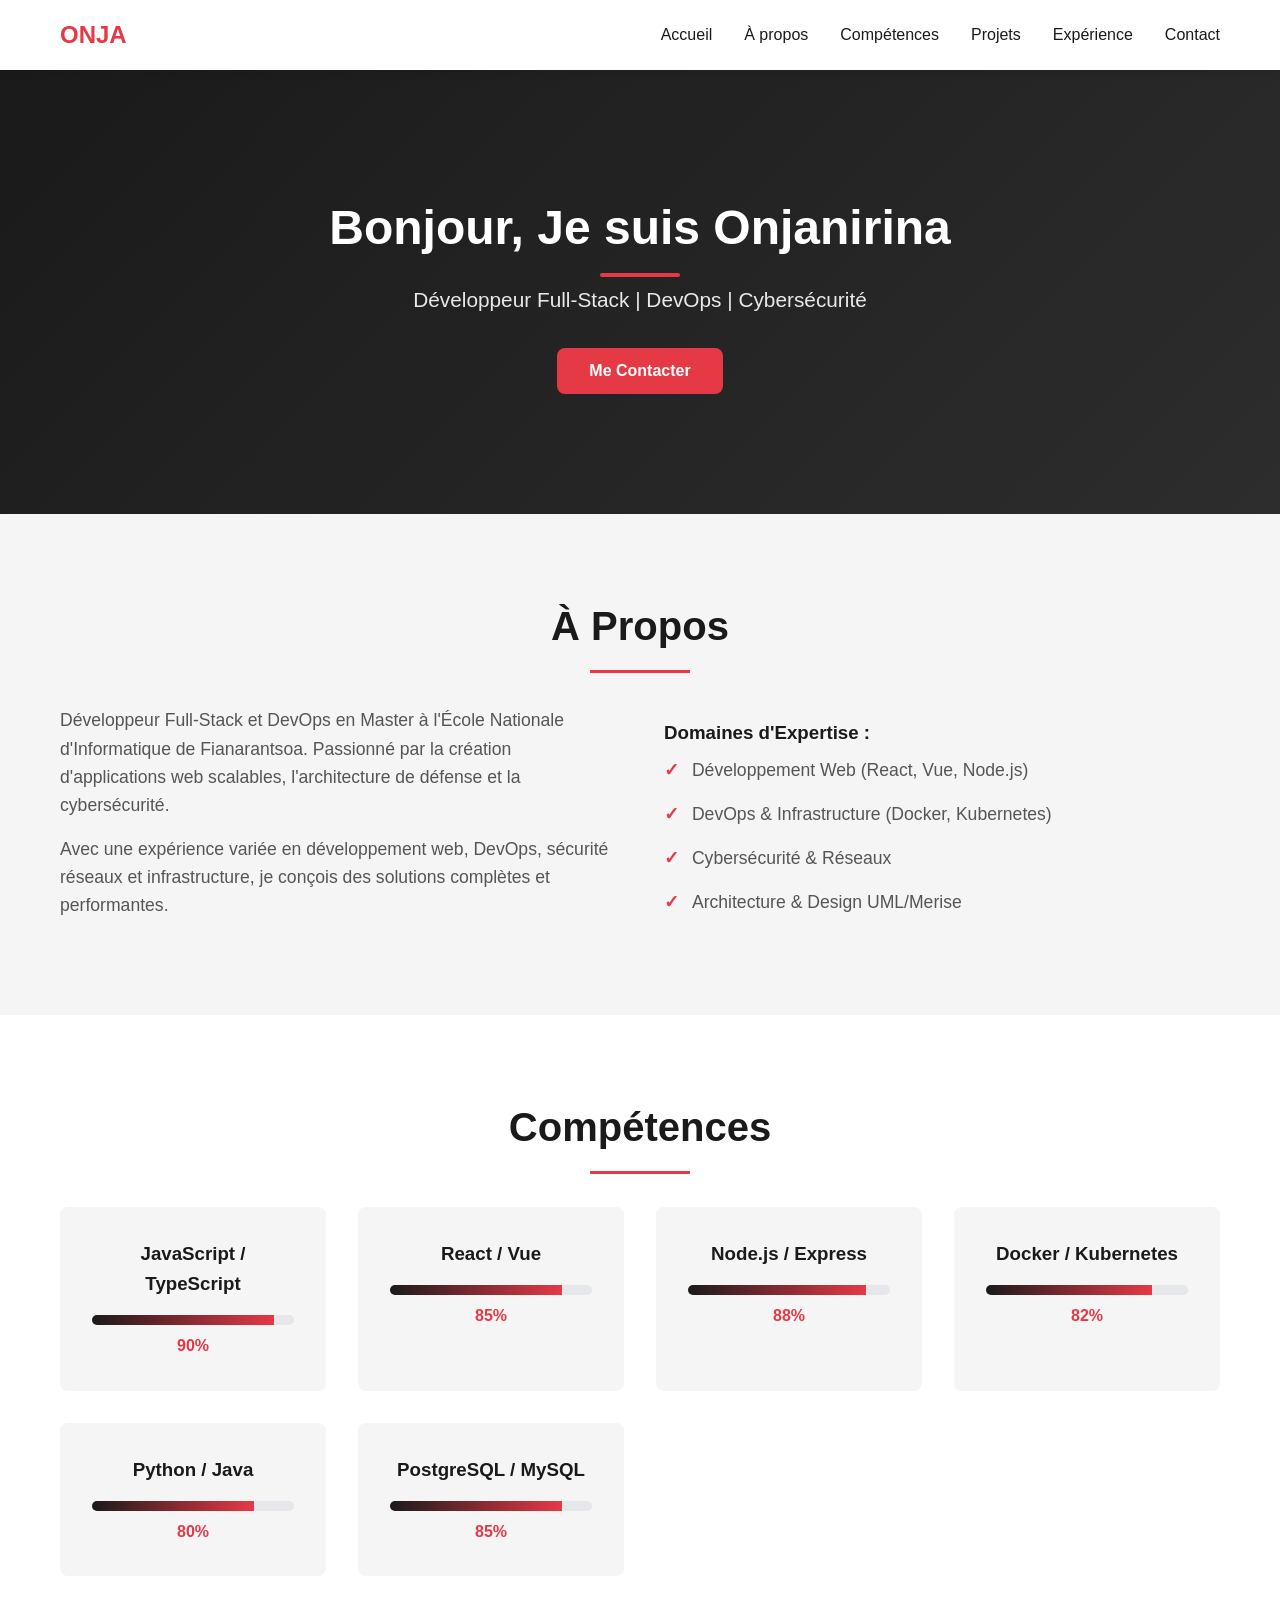
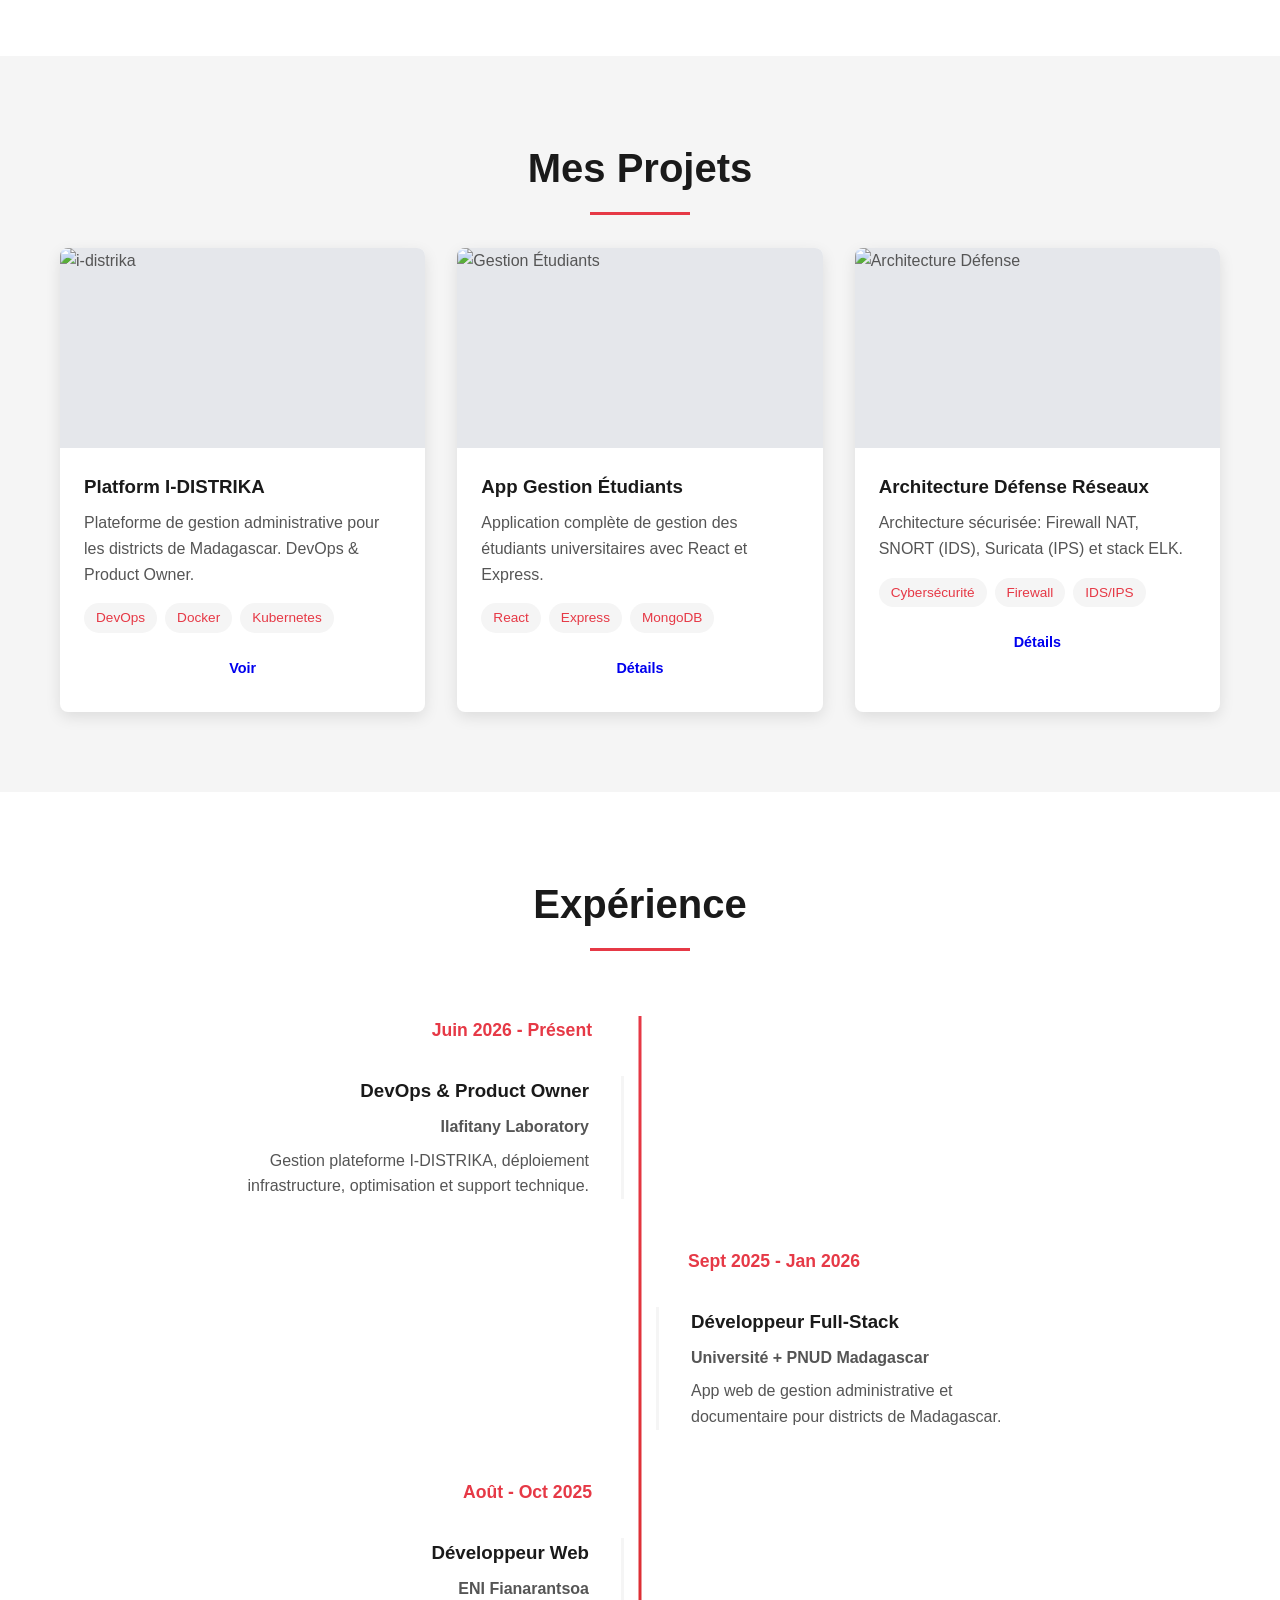
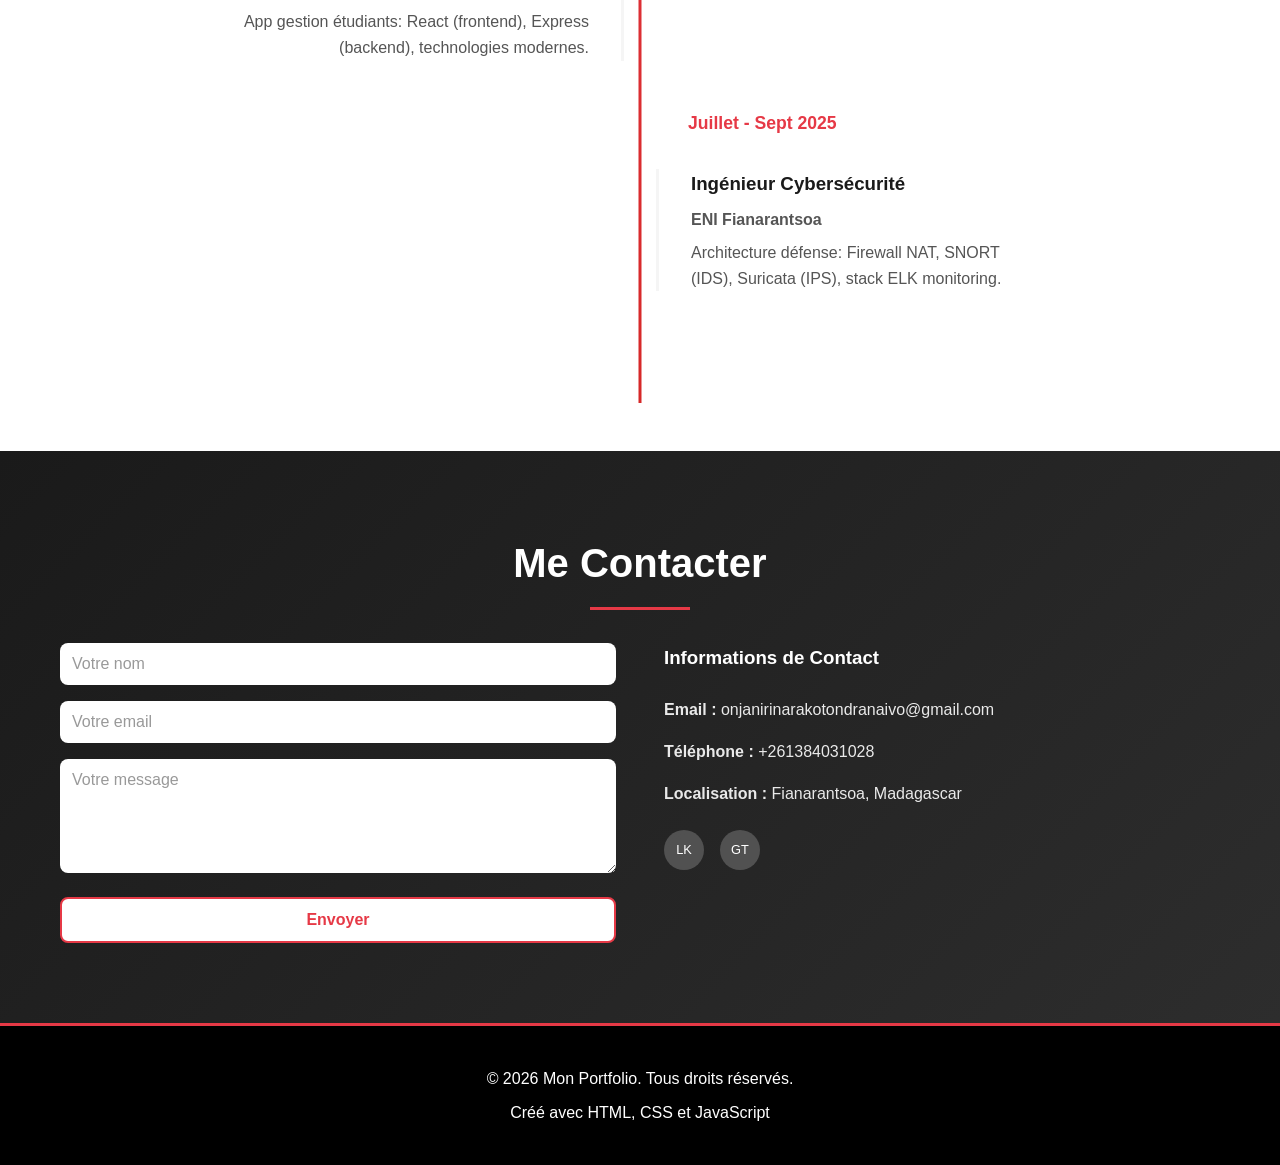
==== index.html @ 96746a1a "rename" ====
<!DOCTYPE html>
<html lang="fr">
<head>
    <meta charset="UTF-8">
    <meta name="viewport" content="width=device-width, initial-scale=1.0">
    <title>Mon Portfolio</title>
    <link rel="stylesheet" href="style.css">
</head>
<body>
    <!-- NAVIGATION -->
    <nav class="navbar">
        <div class="container">
            <div class="nav-wrapper">
                <div class="logo">ONJA </div>
                <ul class="nav-menu">
                    <li><a href="#hero">Accueil</a></li>
                    <li><a href="#about">À propos</a></li>
                    <li><a href="#skills">Compétences</a></li>
                    <li><a href="#projects">Projets</a></li>
                    <li><a href="#experience">Expérience</a></li>
                    <li><a href="#contact">Contact</a></li>
                </ul>
            </div>
        </div>
    </nav>

    <!-- SECTION HÉRO -->
    <section id="hero" class="hero">
        <div class="container">
            <div class="hero-content">
                <h1>Bonjour, Je suis Onjanirina</h1>
                <p>Développeur Full-Stack | DevOps | Cybersécurité</p>
                <button class="btn btn-primary" onclick="document.getElementById('contact').scrollIntoView({behavior: 'smooth'})">Me Contacter</button>
            </div>
        </div>
    </section>

    <!-- SECTION À PROPOS -->
    <section id="about" class="about">
        <div class="container">
            <h2>À Propos</h2>
            <div class="about-content">
                <div class="about-text">
                    <p>Développeur Full-Stack et DevOps en Master à l'École Nationale d'Informatique de Fianarantsoa. Passionné par la création d'applications web scalables, l'architecture de défense et la cybersécurité.</p>
                    <p>Avec une expérience variée en développement web, DevOps, sécurité réseaux et infrastructure, je conçois des solutions complètes et performantes.</p>
                </div>
                <div class="about-skills">
                    <h3>Domaines d'Expertise :</h3>
                    <ul>
                        <li>Développement Web (React, Vue, Node.js)</li>
                        <li>DevOps & Infrastructure (Docker, Kubernetes)</li>
                        <li>Cybersécurité & Réseaux</li>
                        <li>Architecture & Design UML/Merise</li>
                    </ul>
                </div>
            </div>
        </div>
    </section>

    <!-- SECTION COMPÉTENCES -->
    <section id="skills" class="skills">
        <div class="container">
            <h2>Compétences</h2>
            <div class="skills-grid">
                <div class="skill-card">
                    <h3>JavaScript / TypeScript</h3>
                    <div class="skill-bar">
                        <div class="skill-level" style="width: 90%"></div>
                    </div>
                    <span>90%</span>
                </div>
                <div class="skill-card">
                    <h3>React / Vue</h3>
                    <div class="skill-bar">
                        <div class="skill-level" style="width: 85%"></div>
                    </div>
                    <span>85%</span>
                </div>
                <div class="skill-card">
                    <h3>Node.js / Express</h3>
                    <div class="skill-bar">
                        <div class="skill-level" style="width: 88%"></div>
                    </div>
                    <span>88%</span>
                </div>
                <div class="skill-card">
                    <h3>Docker / Kubernetes</h3>
                    <div class="skill-bar">
                        <div class="skill-level" style="width: 82%"></div>
                    </div>
                    <span>82%</span>
                </div>
                <div class="skill-card">
                    <h3>Python / Java</h3>
                    <div class="skill-bar">
                        <div class="skill-level" style="width: 80%"></div>
                    </div>
                    <span>80%</span>
                </div>
                <div class="skill-card">
                    <h3>PostgreSQL / MySQL</h3>
                    <div class="skill-bar">
                        <div class="skill-level" style="width: 85%"></div>
                    </div>
                    <span>85%</span>
                </div>
            </div>
        </div>
    </section>

    <!-- SECTION PROJETS -->
    <section id="projects" class="projects">
        <div class="container">
            <h2>Mes Projets</h2>
            <div class="projects-grid">
                <div class="project-card">
                    <div class="project-image">
                        <img src="project1.jpg" alt="i-distrika">
                    </div>
                    <div class="project-info">
                        <h3>Platform I-DISTRIKA</h3>
                        <p>Plateforme de gestion administrative pour les districts de Madagascar. DevOps & Product Owner.</p>
                        <div class="project-tags">
                            <span>DevOps</span>
                            <span>Docker</span>
                            <span>Kubernetes</span>
                        </div>
                        <div class="project-links">
                            <a href="https://ilafitany.mg" class="btn btn-small" target="_blank">Voir</a>
                        </div>
                    </div>
                </div>

                <div class="project-card">
                    <div class="project-image">
                        <img src="project2.jpg" alt="Gestion Étudiants">
                    </div>
                    <div class="project-info">
                        <h3>App Gestion Étudiants</h3>
                        <p>Application complète de gestion des étudiants universitaires avec React et Express.</p>
                        <div class="project-tags">
                            <span>React</span>
                            <span>Express</span>
                            <span>MongoDB</span>
                        </div>
                        <div class="project-links">
                            <a href="#" class="btn btn-small">Détails</a>
                        </div>
                    </div>
                </div>

                <div class="project-card">
                    <div class="project-image">
                        <img src="project3.jpg" alt="Architecture Défense">
                    </div>
                    <div class="project-info">
                        <h3>Architecture Défense Réseaux</h3>
                        <p>Architecture sécurisée: Firewall NAT, SNORT (IDS), Suricata (IPS) et stack ELK.</p>
                        <div class="project-tags">
                            <span>Cybersécurité</span>
                            <span>Firewall</span>
                            <span>IDS/IPS</span>
                        </div>
                        <div class="project-links">
                            <a href="#" class="btn btn-small">Détails</a>
                        </div>
                    </div>
                </div>
            </div>
        </div>
    </section>

    <!-- SECTION EXPÉRIENCE -->
    <section id="experience" class="experience">
        <div class="container">
            <h2>Expérience</h2>
            <div class="experience-timeline">
                <div class="experience-item">
                    <div class="experience-date">Juin 2026 - Présent</div>
                    <div class="experience-content">
                        <h3>DevOps & Product Owner</h3>
                        <p class="company">Ilafitany Laboratory</p>
                        <p>Gestion plateforme I-DISTRIKA, déploiement infrastructure, optimisation et support technique.</p>
                    </div>
                </div>

                <div class="experience-item">
                    <div class="experience-date">Sept 2025 - Jan 2026</div>
                    <div class="experience-content">
                        <h3>Développeur Full-Stack</h3>
                        <p class="company">Université + PNUD Madagascar</p>
                        <p>App web de gestion administrative et documentaire pour districts de Madagascar.</p>
                    </div>
                </div>

                <div class="experience-item">
                    <div class="experience-date">Août - Oct 2025</div>
                    <div class="experience-content">
                        <h3>Développeur Web</h3>
                        <p class="company">ENI Fianarantsoa</p>
                        <p>App gestion étudiants: React (frontend), Express (backend), technologies modernes.</p>
                    </div>
                </div>

                <div class="experience-item">
                    <div class="experience-date">Juillet - Sept 2025</div>
                    <div class="experience-content">
                        <h3>Ingénieur Cybersécurité</h3>
                        <p class="company">ENI Fianarantsoa</p>
                        <p>Architecture défense: Firewall NAT, SNORT (IDS), Suricata (IPS), stack ELK monitoring.</p>
                    </div>
                </div>
            </div>
        </div>
    </section>

    <!-- SECTION CONTACT -->
    <section id="contact" class="contact">
        <div class="container">
            <h2>Me Contacter</h2>
            <div class="contact-content">
                <div class="contact-form">
                    <form id="contactForm">
                        <input type="text" placeholder="Votre nom" required>
                        <input type="email" placeholder="Votre email" required>
                        <textarea placeholder="Votre message" rows="5" required></textarea>
                        <button type="submit" class="btn btn-primary">Envoyer</button>
                    </form>
                </div>
                <div class="contact-info">
                    <h3>Informations de Contact</h3>
                    <p><strong>Email :</strong> onjanirinarakotondranaivo@gmail.com</p>
                    <p><strong>Téléphone :</strong> +261384031028</p>
                    <p><strong>Localisation :</strong> Fianarantsoa, Madagascar</p>
                    <div class="social-links">
                        <a href="https://www.linkedin.com/in/onjanirina-rakotondranaivo-806b5b2a5/" class="social-icon">LK</a>
                        <a href="https://github.com/Evil-Ghoster" class="social-icon">GT</a>
                    </div>
                </div>
            </div>
        </div>
    </section>

    <!-- PIED DE PAGE -->
    <footer class="footer">
        <div class="container">
            <p>&copy; 2026 Mon Portfolio. Tous droits réservés.</p>
            <p>Créé avec HTML, CSS et JavaScript</p>
        </div>
    </footer>

    <script src="script.js"></script>
</body>
</html>
---- style.css ----
* {
    margin: 0;
    padding: 0;
    box-sizing: border-box;
}

:root {
    --primary-color: #E63946;
    --secondary-color: #D62828;
    --dark-bg: #1A1A1A;
    --light-bg: #F5F5F5;
    --text-dark: #1A1A1A;
    --text-light: #555555;
    --white: #ffffff;
    --border-radius: 8px;
    --transition: all 0.3s ease;
}

html {
    scroll-behavior: smooth;
}

body {
    font-family: 'Segoe UI', Tahoma, Geneva, Verdana, sans-serif;
    color: var(--text-dark);
    line-height: 1.6;
    background-color: var(--white);
}

.container {
    max-width: 1200px;
    margin: 0 auto;
    padding: 0 20px;
}

/* ===== NAVIGATION ===== */
.navbar {
    background-color: var(--white);
    box-shadow: 0 2px 10px rgba(0, 0, 0, 0.1);
    position: sticky;
    top: 0;
    z-index: 100;
}

.nav-wrapper {
    display: flex;
    justify-content: space-between;
    align-items: center;
    padding: 1rem 0;
}

.logo {
    font-size: 1.5rem;
    font-weight: bold;
    color: var(--primary-color);
}

.nav-menu {
    display: flex;
    list-style: none;
    gap: 2rem;
}

.nav-menu a {
    text-decoration: none;
    color: var(--text-dark);
    font-weight: 500;
    transition: var(--transition);
}

.nav-menu a:hover {
    color: var(--primary-color);
}

/* ===== HERO SECTION ===== */
.hero {
    background: linear-gradient(135deg, #1A1A1A 0%, #2d2d2d 100%);
    color: var(--white);
    padding: 120px 0;
    text-align: center;
}

.hero-content h1 {
    font-size: 3rem;
    margin-bottom: 1rem;
    animation: slideInDown 0.8s ease;
    position: relative;
    display: inline-block;
}

.hero-content h1::after {
    content: '';
    position: absolute;
    bottom: -10px;
    left: 50%;
    transform: translateX(-50%);
    width: 80px;
    height: 4px;
    background: var(--primary-color);
    border-radius: 2px;
}

.hero-content p {
    font-size: 1.3rem;
    margin-bottom: 2rem;
    opacity: 0.9;
}

.btn {
    padding: 12px 30px;
    border: none;
    border-radius: var(--border-radius);
    cursor: pointer;
    font-weight: 600;
    transition: var(--transition);
    text-decoration: none;
    display: inline-block;
    font-size: 1rem;
    position: relative;
    overflow: hidden;
}

.btn::before {
    content: '';
    position: absolute;
    top: 0;
    left: -100%;
    width: 100%;
    height: 100%;
    background: rgba(0, 0, 0, 0.1);
    transition: left 0.3s ease;
    z-index: -1;
}

.btn:hover::before {
    left: 0;
}

.btn-primary {
    background-color: var(--primary-color);
    color: var(--white);
    border: 2px solid var(--primary-color);
}

.btn-primary:hover {
    background-color: var(--secondary-color);
    border-color: var(--secondary-color);
    transform: translateY(-3px);
    box-shadow: 0 10px 25px rgba(230, 57, 70, 0.3);
}

.btn-small {
    padding: 8px 16px;
    font-size: 0.9rem;
}

/* ===== ABOUT SECTION ===== */
.about {
    padding: 80px 0;
    background-color: var(--light-bg);
}

.about h2,
.skills h2,
.projects h2,
.experience h2,
.contact h2 {
    font-size: 2.5rem;
    margin-bottom: 3rem;
    text-align: center;
    color: var(--text-dark);
    position: relative;
    display: inline-block;
    width: 100%;
}

.about h2::after,
.skills h2::after,
.projects h2::after,
.experience h2::after,
.contact h2::after {
    content: '';
    position: absolute;
    bottom: -15px;
    left: 50%;
    transform: translateX(-50%);
    width: 100px;
    height: 3px;
    background: var(--primary-color);
}

.about-content {
    display: grid;
    grid-template-columns: 1fr 1fr;
    gap: 3rem;
    align-items: center;
}

.about-text p {
    margin-bottom: 1rem;
    color: var(--text-light);
    font-size: 1.1rem;
}

.about-skills ul {
    list-style: none;
}

.about-skills li {
    padding: 0.5rem 0;
    color: var(--text-light);
    font-size: 1.1rem;
}

.about-skills li:before {
    content: "✓ ";
    color: var(--primary-color);
    font-weight: bold;
    margin-right: 0.5rem;
}

/* ===== SKILLS SECTION ===== */
.skills {
    padding: 80px 0;
    background-color: var(--white);
}

.skills-grid {
    display: grid;
    grid-template-columns: repeat(auto-fit, minmax(250px, 1fr));
    gap: 2rem;
}

.skill-card {
    background-color: var(--light-bg);
    padding: 2rem;
    border-radius: var(--border-radius);
    text-align: center;
    transition: var(--transition);
}

.skill-card:hover {
    transform: translateY(-10px);
    box-shadow: 0 15px 30px rgba(0, 0, 0, 0.1);
}

.skill-card h3 {
    margin-bottom: 1rem;
    color: var(--text-dark);
}

.skill-bar {
    height: 10px;
    background-color: #e5e7eb;
    border-radius: 5px;
    overflow: hidden;
    margin-bottom: 0.5rem;
}

.skill-level {
    height: 100%;
    background: linear-gradient(90deg, #1A1A1A, var(--primary-color));
    transition: width 0.5s ease;
}

.skill-card span {
    font-weight: bold;
    color: var(--primary-color);
}

/* ===== PROJECTS SECTION ===== */
.projects {
    padding: 80px 0;
    background-color: var(--light-bg);
}

.projects-grid {
    display: grid;
    grid-template-columns: repeat(auto-fit, minmax(300px, 1fr));
    gap: 2rem;
}

.project-card {
    background-color: var(--white);
    border-radius: var(--border-radius);
    overflow: hidden;
    box-shadow: 0 5px 15px rgba(0, 0, 0, 0.1);
    transition: var(--transition);
}

.project-card:hover {
    transform: translateY(-10px);
    box-shadow: 0 15px 30px rgba(0, 0, 0, 0.2);
}

.project-image {
    width: 100%;
    height: 200px;
    background-color: #e5e7eb;
    display: flex;
    align-items: center;
    justify-content: center;
    color: var(--text-light);
}

.project-image img {
    width: 100%;
    height: 100%;
    object-fit: cover;
}

.project-info {
    padding: 1.5rem;
}

.project-info h3 {
    margin-bottom: 0.5rem;
    color: var(--text-dark);
}

.project-info p {
    color: var(--text-light);
    margin-bottom: 1rem;
}

.project-tags {
    display: flex;
    flex-wrap: wrap;
    gap: 0.5rem;
    margin-bottom: 1rem;
}

.project-tags span {
    background-color: var(--light-bg);
    color: var(--primary-color);
    padding: 0.25rem 0.75rem;
    border-radius: 20px;
    font-size: 0.85rem;
}

.project-links {
    display: flex;
    gap: 1rem;
}

.project-links a {
    flex: 1;
    text-align: center;
}

/* ===== EXPERIENCE SECTION ===== */
.experience {
    padding: 80px 0;
    background-color: var(--white);
}

.experience-timeline {
    max-width: 800px;
    margin: 0 auto;
    position: relative;
    padding: 2rem 0;
}

.experience-timeline::before {
    content: '';
    position: absolute;
    left: 50%;
    transform: translateX(-50%);
    width: 3px;
    height: 100%;
    background: linear-gradient(180deg, var(--primary-color), var(--secondary-color));
}

.experience-item {
    margin-bottom: 3rem;
    display: grid;
    grid-template-columns: 1fr 1fr;
    gap: 2rem;
    position: relative;
}

.experience-item:nth-child(odd) .experience-content {
    grid-column: 1;
    text-align: right;
    border-right: 3px solid var(--light-bg);
    padding-right: 2rem;
}

.experience-item:nth-child(even) .experience-content {
    grid-column: 2;
    border-left: 3px solid var(--light-bg);
    padding-left: 2rem;
}

.experience-item:nth-child(odd) .experience-date {
    grid-column: 1;
    text-align: right;
    padding-right: 2rem;
}

.experience-item:nth-child(even) .experience-date {
    grid-column: 2;
    padding-left: 2rem;
}

.experience-date {
    font-weight: bold;
    color: var(--primary-color);
    font-size: 1.1rem;
}

.experience-content h3 {
    margin-bottom: 0.5rem;
    color: var(--text-dark);
}

.company {
    color: var(--primary-color);
    font-weight: 600;
    margin-bottom: 0.5rem;
}

.experience-content p {
    color: var(--text-light);
}

/* ===== CONTACT SECTION ===== */
.contact {
    padding: 80px 0;
    background: linear-gradient(135deg, #1A1A1A 0%, #2d2d2d 100%);
    color: var(--white);
}

.contact h2 {
    color: var(--white);
}

.contact-content {
    display: grid;
    grid-template-columns: 1fr 1fr;
    gap: 3rem;
}

.contact-form input,
.contact-form textarea {
    width: 100%;
    padding: 12px;
    margin-bottom: 1rem;
    border: none;
    border-radius: var(--border-radius);
    font-family: inherit;
    font-size: 1rem;
}

.contact-form input::placeholder,
.contact-form textarea::placeholder {
    color: #999;
}

.contact-form button {
    width: 100%;
    background-color: var(--white);
    color: var(--primary-color);
}

.contact-info h3 {
    margin-bottom: 1.5rem;
}

.contact-info p {
    margin-bottom: 1rem;
    opacity: 0.9;
}

.social-links {
    display: flex;
    gap: 1rem;
    margin-top: 1.5rem;
}

.social-icon {
    display: inline-block;
    width: 40px;
    height: 40px;
    background-color: rgba(255, 255, 255, 0.2);
    border-radius: 50%;
    text-align: center;
    line-height: 40px;
    color: var(--white);
    text-decoration: none;
    transition: var(--transition);
    font-size: 0.8rem;
}

.social-icon:hover {
    background-color: var(--white);
    color: var(--primary-color);
}

/* ===== FOOTER ===== */
.footer {
    background-color: #000000;
    color: var(--white);
    padding: 2rem 0;
    text-align: center;
    border-top: 3px solid var(--primary-color);
}

.footer p {
    margin: 0.5rem 0;
}

/* ===== ANIMATIONS ===== */
@keyframes slideInDown {
    from {
        opacity: 0;
        transform: translateY(-30px);
    }
    to {
        opacity: 1;
        transform: translateY(0);
    }
}

/* ===== RESPONSIVE ===== */
@media (max-width: 768px) {
    .nav-menu {
        flex-direction: column;
        gap: 1rem;
        display: none;
    }

    .hero-content h1 {
        font-size: 2rem;
    }

    .hero-content p {
        font-size: 1.1rem;
    }

    .about-content,
    .contact-content {
        grid-template-columns: 1fr;
    }

    .skills-grid {
        grid-template-columns: repeat(2, 1fr);
    }

    .experience-timeline::before {
        left: 20px;
    }

    .experience-item {
        grid-template-columns: 1fr;
    }

    .experience-item:nth-child(odd) .experience-content,
    .experience-item:nth-child(even) .experience-content {
        grid-column: 1;
        border: none;
        border-left: 3px solid var(--light-bg);
        padding-left: 2rem;
        text-align: left;
    }

    .experience-item:nth-child(odd) .experience-date,
    .experience-item:nth-child(even) .experience-date {
        grid-column: 1;
        text-align: left;
        padding-left: 0;
        padding-bottom: 0.5rem;
    }
}

@media (max-width: 480px) {
    .hero-content h1 {
        font-size: 1.5rem;
    }

    .skills-grid {
        grid-template-columns: 1fr;
    }

    .projects-grid {
        grid-template-columns: 1fr;
    }
}
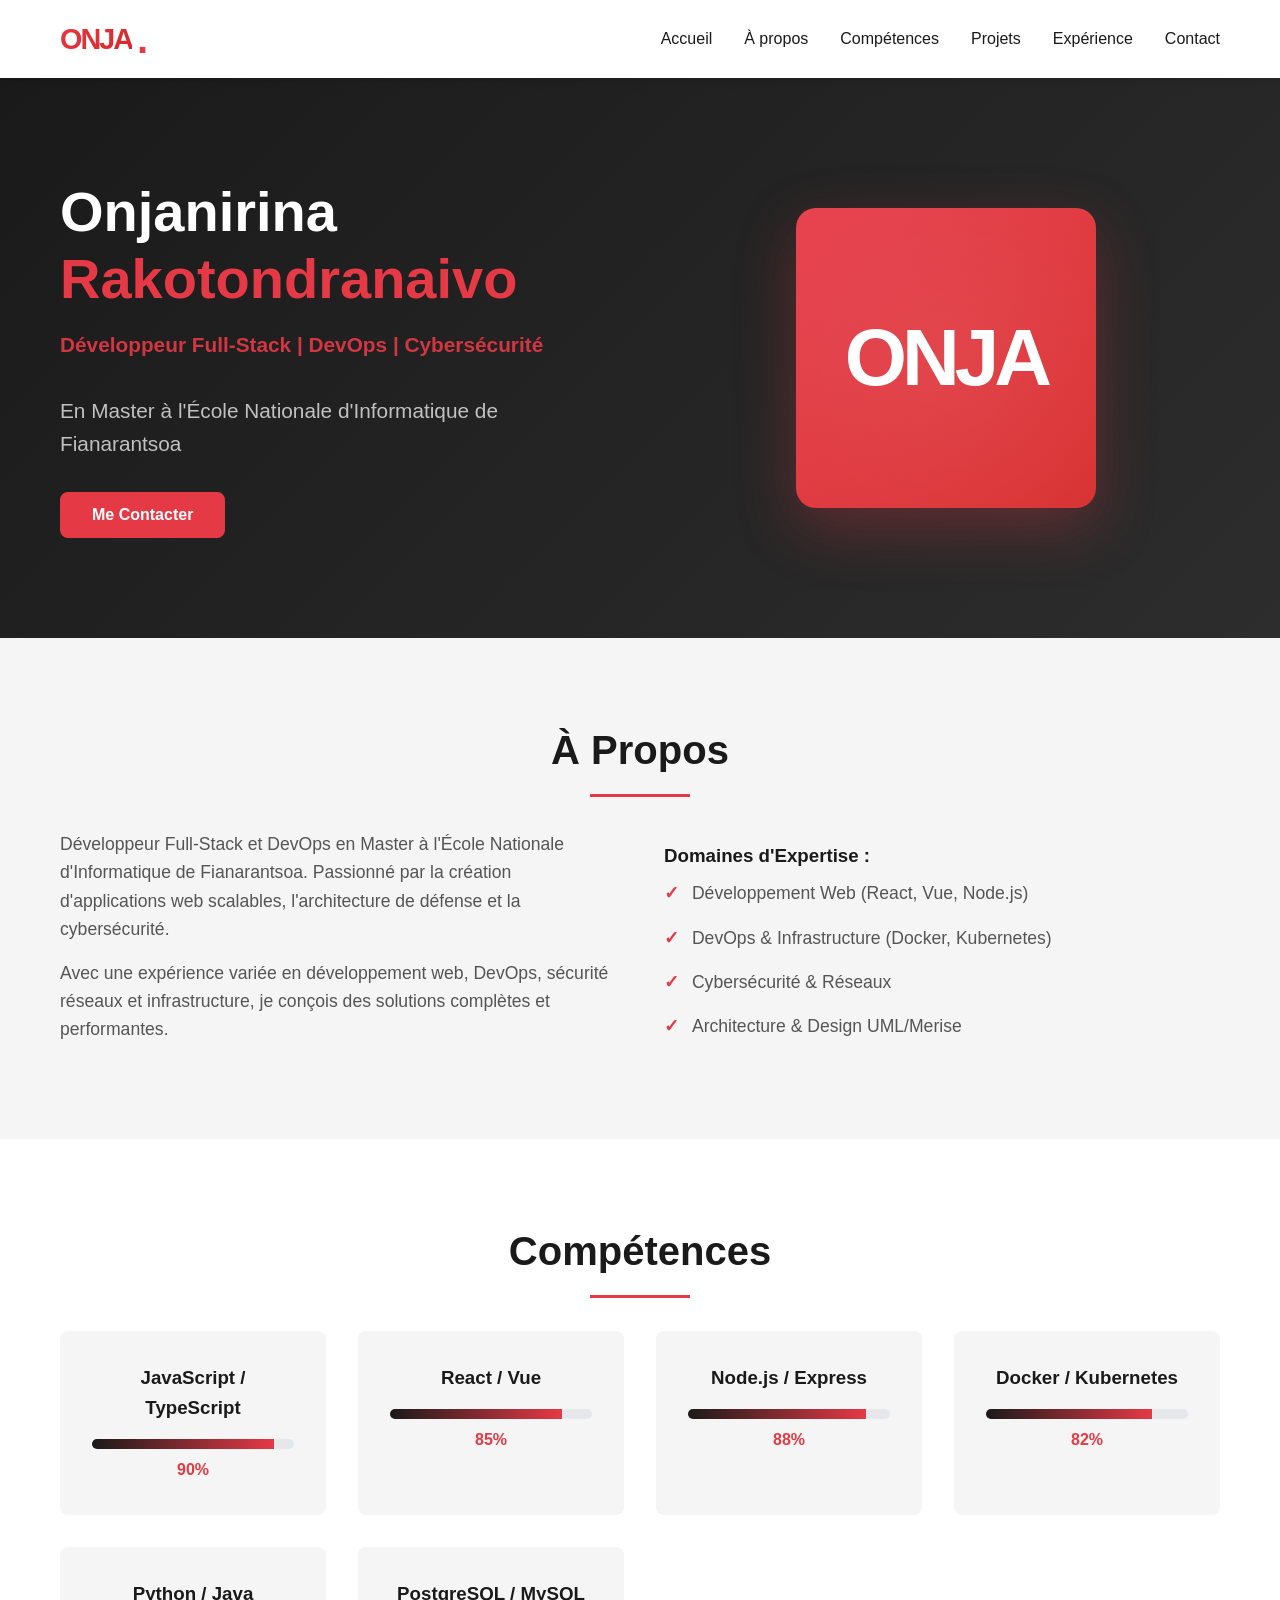
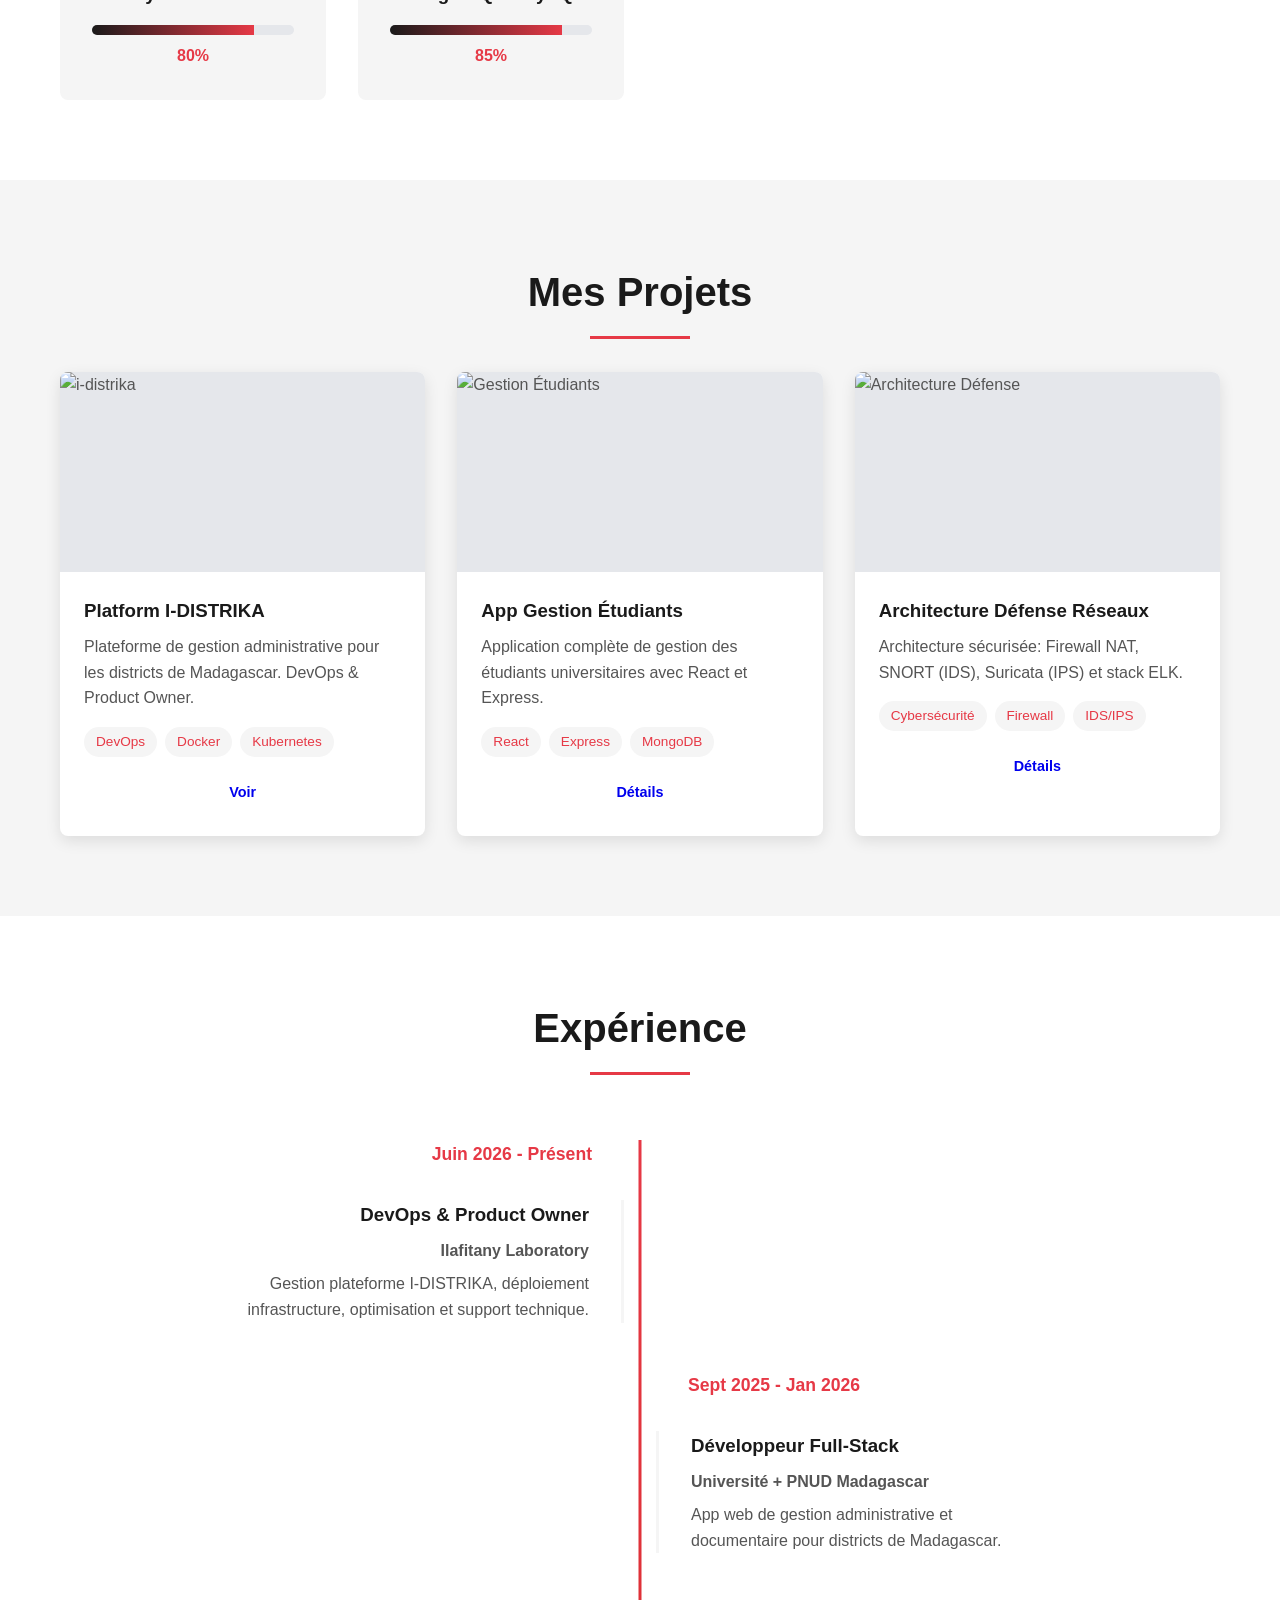
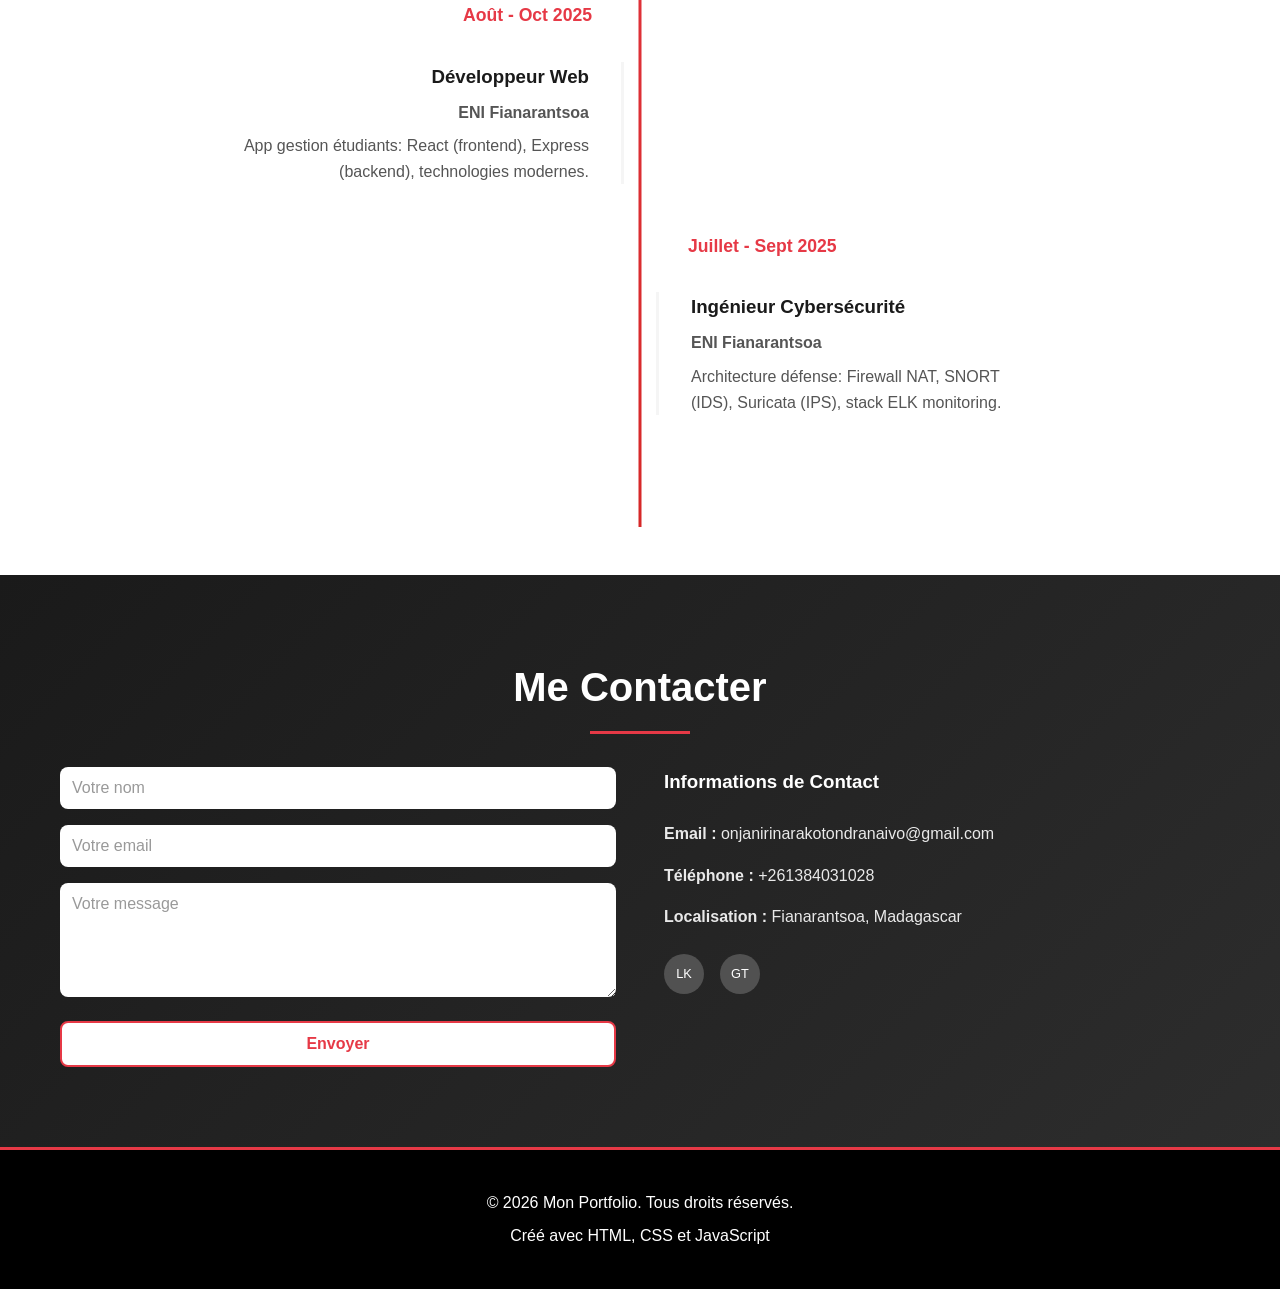
==== commit 95fe3cd8: "modification profil" ====
--- a/index.html
+++ b/index.html
@@ -11,7 +11,10 @@
     <nav class="navbar">
         <div class="container">
             <div class="nav-wrapper">
-                <div class="logo">ONJA </div>
+                <div class="logo">
+                    <span class="logo-text">ONJA</span>
+                    <span class="logo-accent">.</span>
+                </div>
                 <ul class="nav-menu">
                     <li><a href="#hero">Accueil</a></li>
                     <li><a href="#about">À propos</a></li>
@@ -27,10 +30,20 @@
     <!-- SECTION HÉRO -->
     <section id="hero" class="hero">
         <div class="container">
-            <div class="hero-content">
-                <h1>Bonjour, Je suis Onjanirina</h1>
-                <p>Développeur Full-Stack | DevOps | Cybersécurité</p>
-                <button class="btn btn-primary" onclick="document.getElementById('contact').scrollIntoView({behavior: 'smooth'})">Me Contacter</button>
+            <div class="hero-wrapper">
+                <div class="hero-content">
+                    <h1>Onjanirina <span class="highlight">Rakotondranaivo</span></h1>
+                    <p class="subtitle">Développeur Full-Stack | DevOps | Cybersécurité</p>
+                    <p class="description">En Master à l'École Nationale d'Informatique de Fianarantsoa</p>
+                    <button class="btn btn-primary" onclick="document.getElementById('contact').scrollIntoView({behavior: 'smooth'})">Me Contacter</button>
+                </div>
+                <div class="hero-visual">
+                    <div class="profile-image">
+                        <div class="placeholder-avatar">
+                            <span class="avatar-text">ONJA</span>
+                        </div>
+                    </div>
+                </div>
             </div>
         </div>
     </section>
--- a/style.css
+++ b/style.css
@@ -50,9 +50,26 @@
 }
 
 .logo {
-    font-size: 1.5rem;
-    font-weight: bold;
-    color: var(--primary-color);
+    font-size: 1.8rem;
+    font-weight: 900;
+    color: var(--text-dark);
+    display: flex;
+    align-items: center;
+    gap: 5px;
+    letter-spacing: -2px;
+}
+
+.logo-text {
+    background: linear-gradient(135deg, var(--primary-color), var(--secondary-color));
+    -webkit-background-clip: text;
+    -webkit-text-fill-color: transparent;
+    background-clip: text;
+}
+
+.logo-accent {
+    color: var(--primary-color);
+    font-size: 2.5rem;
+    line-height: 1;
 }
 
 .nav-menu {
@@ -76,28 +93,86 @@
 .hero {
     background: linear-gradient(135deg, #1A1A1A 0%, #2d2d2d 100%);
     color: var(--white);
-    padding: 120px 0;
-    text-align: center;
+    padding: 100px 0;
+    text-align: left;
+}
+
+.hero-wrapper {
+    display: grid;
+    grid-template-columns: 1fr 1fr;
+    gap: 4rem;
+    align-items: center;
 }
 
 .hero-content h1 {
-    font-size: 3rem;
+    font-size: 3.5rem;
     margin-bottom: 1rem;
     animation: slideInDown 0.8s ease;
+    line-height: 1.2;
+}
+
+.hero-content h1 .highlight {
+    color: var(--primary-color);
+}
+
+.subtitle {
+    font-size: 1.3rem;
+    color: var(--primary-color);
+    margin-bottom: 0.5rem;
+    font-weight: 600;
+}
+
+.description {
+    font-size: 1.1rem;
+    color: rgba(255, 255, 255, 0.8);
+    margin-bottom: 2rem;
+}
+
+.hero-visual {
+    display: flex;
+    justify-content: center;
+    align-items: center;
+}
+
+.profile-image {
+    width: 300px;
+    height: 300px;
+    border-radius: 20px;
+    overflow: hidden;
+    box-shadow: 0 20px 60px rgba(230, 57, 70, 0.3);
+    animation: slideInRight 0.8s ease;
     position: relative;
-    display: inline-block;
-}
-
-.hero-content h1::after {
+}
+
+.placeholder-avatar {
+    width: 100%;
+    height: 100%;
+    background: linear-gradient(135deg, var(--primary-color), var(--secondary-color));
+    display: flex;
+    align-items: center;
+    justify-content: center;
+    font-size: 5rem;
+    font-weight: 900;
+    color: var(--white);
+    letter-spacing: -5px;
+    position: relative;
+    overflow: hidden;
+}
+
+.placeholder-avatar::before {
     content: '';
     position: absolute;
-    bottom: -10px;
-    left: 50%;
-    transform: translateX(-50%);
-    width: 80px;
-    height: 4px;
-    background: var(--primary-color);
-    border-radius: 2px;
+    top: -50%;
+    right: -50%;
+    width: 200%;
+    height: 200%;
+    background: radial-gradient(circle, rgba(255,255,255,0.1), transparent);
+    animation: shimmer 3s infinite;
+}
+
+.avatar-text {
+    position: relative;
+    z-index: 2;
 }
 
 .hero-content p {
@@ -522,6 +597,26 @@
     }
 }
 
+@keyframes slideInRight {
+    from {
+        opacity: 0;
+        transform: translateX(50px);
+    }
+    to {
+        opacity: 1;
+        transform: translateX(0);
+    }
+}
+
+@keyframes shimmer {
+    0% {
+        transform: translate(-100%, -100%) rotate(45deg);
+    }
+    100% {
+        transform: translate(100%, 100%) rotate(45deg);
+    }
+}
+
 /* ===== RESPONSIVE ===== */
 @media (max-width: 768px) {
     .nav-menu {
@@ -530,12 +625,32 @@
         display: none;
     }
 
+    .hero-wrapper {
+        grid-template-columns: 1fr;
+        text-align: center;
+        gap: 2rem;
+    }
+
     .hero-content h1 {
         font-size: 2rem;
     }
 
-    .hero-content p {
-        font-size: 1.1rem;
+    .hero-content {
+        text-align: center;
+    }
+
+    .hero-visual {
+        order: -1;
+    }
+
+    .profile-image {
+        width: 250px;
+        height: 250px;
+        margin: 0 auto;
+    }
+
+    .placeholder-avatar {
+        font-size: 3.5rem;
     }
 
     .about-content,
@@ -578,6 +693,10 @@
         font-size: 1.5rem;
     }
 
+    .subtitle {
+        font-size: 1rem;
+    }
+
     .skills-grid {
         grid-template-columns: 1fr;
     }
@@ -585,4 +704,13 @@
     .projects-grid {
         grid-template-columns: 1fr;
     }
-}
+
+    .profile-image {
+        width: 200px;
+        height: 200px;
+    }
+
+    .placeholder-avatar {
+        font-size: 2.5rem;
+    }
+}
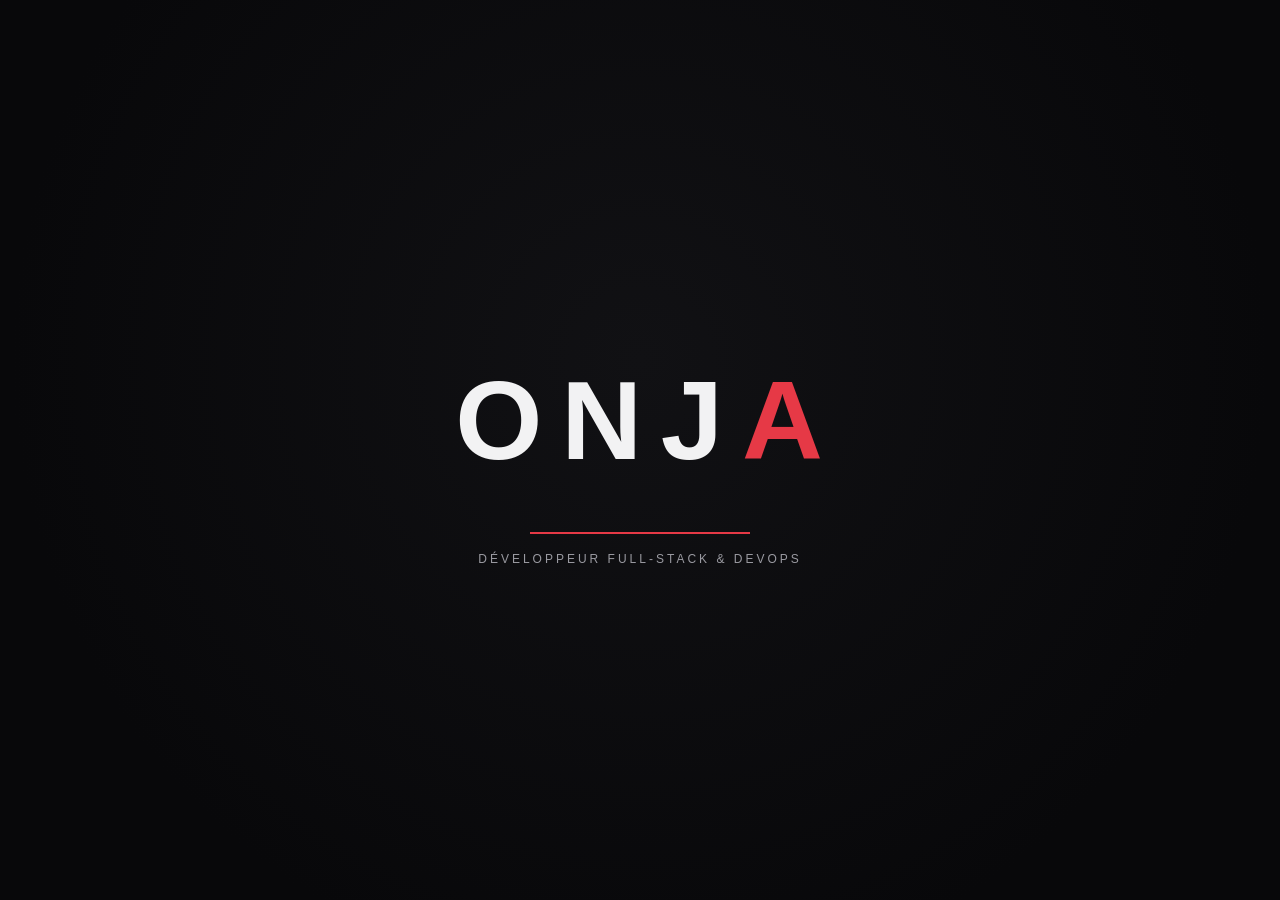
==== commit 61e0e6ca: "modification de l'interface" ====
--- a/index.html
+++ b/index.html
@@ -3,264 +3,339 @@
 <head>
     <meta charset="UTF-8">
     <meta name="viewport" content="width=device-width, initial-scale=1.0">
-    <title>Mon Portfolio</title>
+    <title>Onjanirina Rakotondranaivo - Full-Stack Developer</title>
     <link rel="stylesheet" href="style.css">
 </head>
 <body>
-    <!-- NAVIGATION -->
-    <nav class="navbar">
-        <div class="container">
-            <div class="nav-wrapper">
-                <div class="logo">
-                    <span class="logo-text">ONJA</span>
-                    <span class="logo-accent">.</span>
-                </div>
-                <ul class="nav-menu">
-                    <li><a href="#hero">Accueil</a></li>
-                    <li><a href="#about">À propos</a></li>
-                    <li><a href="#skills">Compétences</a></li>
-                    <li><a href="#projects">Projets</a></li>
-                    <li><a href="#experience">Expérience</a></li>
-                    <li><a href="#contact">Contact</a></li>
-                </ul>
-            </div>
-        </div>
-    </nav>
-
-    <!-- SECTION HÉRO -->
-    <section id="hero" class="hero">
-        <div class="container">
-            <div class="hero-wrapper">
-                <div class="hero-content">
-                    <h1>Onjanirina <span class="highlight">Rakotondranaivo</span></h1>
-                    <p class="subtitle">Développeur Full-Stack | DevOps | Cybersécurité</p>
-                    <p class="description">En Master à l'École Nationale d'Informatique de Fianarantsoa</p>
-                    <button class="btn btn-primary" onclick="document.getElementById('contact').scrollIntoView({behavior: 'smooth'})">Me Contacter</button>
-                </div>
-                <div class="hero-visual">
-                    <div class="profile-image">
-                        <div class="placeholder-avatar">
-                            <span class="avatar-text">ONJA</span>
-                        </div>
-                    </div>
-                </div>
-            </div>
-        </div>
-    </section>
-
-    <!-- SECTION À PROPOS -->
-    <section id="about" class="about">
-        <div class="container">
-            <h2>À Propos</h2>
-            <div class="about-content">
-                <div class="about-text">
-                    <p>Développeur Full-Stack et DevOps en Master à l'École Nationale d'Informatique de Fianarantsoa. Passionné par la création d'applications web scalables, l'architecture de défense et la cybersécurité.</p>
-                    <p>Avec une expérience variée en développement web, DevOps, sécurité réseaux et infrastructure, je conçois des solutions complètes et performantes.</p>
-                </div>
-                <div class="about-skills">
-                    <h3>Domaines d'Expertise :</h3>
-                    <ul>
-                        <li>Développement Web (React, Vue, Node.js)</li>
-                        <li>DevOps & Infrastructure (Docker, Kubernetes)</li>
-                        <li>Cybersécurité & Réseaux</li>
-                        <li>Architecture & Design UML/Merise</li>
-                    </ul>
-                </div>
-            </div>
-        </div>
-    </section>
-
-    <!-- SECTION COMPÉTENCES -->
-    <section id="skills" class="skills">
-        <div class="container">
-            <h2>Compétences</h2>
-            <div class="skills-grid">
-                <div class="skill-card">
-                    <h3>JavaScript / TypeScript</h3>
-                    <div class="skill-bar">
-                        <div class="skill-level" style="width: 90%"></div>
-                    </div>
-                    <span>90%</span>
-                </div>
-                <div class="skill-card">
-                    <h3>React / Vue</h3>
-                    <div class="skill-bar">
-                        <div class="skill-level" style="width: 85%"></div>
-                    </div>
-                    <span>85%</span>
-                </div>
-                <div class="skill-card">
-                    <h3>Node.js / Express</h3>
-                    <div class="skill-bar">
-                        <div class="skill-level" style="width: 88%"></div>
-                    </div>
-                    <span>88%</span>
-                </div>
-                <div class="skill-card">
-                    <h3>Docker / Kubernetes</h3>
-                    <div class="skill-bar">
-                        <div class="skill-level" style="width: 82%"></div>
-                    </div>
-                    <span>82%</span>
-                </div>
-                <div class="skill-card">
-                    <h3>Python / Java</h3>
-                    <div class="skill-bar">
-                        <div class="skill-level" style="width: 80%"></div>
-                    </div>
-                    <span>80%</span>
-                </div>
-                <div class="skill-card">
-                    <h3>PostgreSQL / MySQL</h3>
-                    <div class="skill-bar">
-                        <div class="skill-level" style="width: 85%"></div>
-                    </div>
-                    <span>85%</span>
-                </div>
-            </div>
-        </div>
-    </section>
-
-    <!-- SECTION PROJETS -->
-    <section id="projects" class="projects">
-        <div class="container">
-            <h2>Mes Projets</h2>
-            <div class="projects-grid">
-                <div class="project-card">
-                    <div class="project-image">
-                        <img src="project1.jpg" alt="i-distrika">
-                    </div>
-                    <div class="project-info">
-                        <h3>Platform I-DISTRIKA</h3>
-                        <p>Plateforme de gestion administrative pour les districts de Madagascar. DevOps & Product Owner.</p>
-                        <div class="project-tags">
-                            <span>DevOps</span>
-                            <span>Docker</span>
-                            <span>Kubernetes</span>
-                        </div>
-                        <div class="project-links">
-                            <a href="https://ilafitany.mg" class="btn btn-small" target="_blank">Voir</a>
-                        </div>
-                    </div>
-                </div>
-
-                <div class="project-card">
-                    <div class="project-image">
-                        <img src="project2.jpg" alt="Gestion Étudiants">
-                    </div>
-                    <div class="project-info">
-                        <h3>App Gestion Étudiants</h3>
-                        <p>Application complète de gestion des étudiants universitaires avec React et Express.</p>
-                        <div class="project-tags">
-                            <span>React</span>
-                            <span>Express</span>
-                            <span>MongoDB</span>
-                        </div>
-                        <div class="project-links">
-                            <a href="#" class="btn btn-small">Détails</a>
-                        </div>
-                    </div>
-                </div>
-
-                <div class="project-card">
-                    <div class="project-image">
-                        <img src="project3.jpg" alt="Architecture Défense">
-                    </div>
-                    <div class="project-info">
-                        <h3>Architecture Défense Réseaux</h3>
-                        <p>Architecture sécurisée: Firewall NAT, SNORT (IDS), Suricata (IPS) et stack ELK.</p>
-                        <div class="project-tags">
-                            <span>Cybersécurité</span>
-                            <span>Firewall</span>
-                            <span>IDS/IPS</span>
-                        </div>
-                        <div class="project-links">
-                            <a href="#" class="btn btn-small">Détails</a>
-                        </div>
-                    </div>
-                </div>
-            </div>
-        </div>
-    </section>
-
-    <!-- SECTION EXPÉRIENCE -->
-    <section id="experience" class="experience">
-        <div class="container">
-            <h2>Expérience</h2>
-            <div class="experience-timeline">
-                <div class="experience-item">
-                    <div class="experience-date">Juin 2026 - Présent</div>
-                    <div class="experience-content">
-                        <h3>DevOps & Product Owner</h3>
-                        <p class="company">Ilafitany Laboratory</p>
-                        <p>Gestion plateforme I-DISTRIKA, déploiement infrastructure, optimisation et support technique.</p>
-                    </div>
-                </div>
-
-                <div class="experience-item">
-                    <div class="experience-date">Sept 2025 - Jan 2026</div>
-                    <div class="experience-content">
-                        <h3>Développeur Full-Stack</h3>
-                        <p class="company">Université + PNUD Madagascar</p>
-                        <p>App web de gestion administrative et documentaire pour districts de Madagascar.</p>
-                    </div>
-                </div>
-
-                <div class="experience-item">
-                    <div class="experience-date">Août - Oct 2025</div>
-                    <div class="experience-content">
-                        <h3>Développeur Web</h3>
-                        <p class="company">ENI Fianarantsoa</p>
-                        <p>App gestion étudiants: React (frontend), Express (backend), technologies modernes.</p>
-                    </div>
-                </div>
-
-                <div class="experience-item">
-                    <div class="experience-date">Juillet - Sept 2025</div>
-                    <div class="experience-content">
-                        <h3>Ingénieur Cybersécurité</h3>
-                        <p class="company">ENI Fianarantsoa</p>
-                        <p>Architecture défense: Firewall NAT, SNORT (IDS), Suricata (IPS), stack ELK monitoring.</p>
-                    </div>
-                </div>
-            </div>
-        </div>
-    </section>
-
-    <!-- SECTION CONTACT -->
-    <section id="contact" class="contact">
-        <div class="container">
-            <h2>Me Contacter</h2>
-            <div class="contact-content">
-                <div class="contact-form">
-                    <form id="contactForm">
-                        <input type="text" placeholder="Votre nom" required>
-                        <input type="email" placeholder="Votre email" required>
-                        <textarea placeholder="Votre message" rows="5" required></textarea>
-                        <button type="submit" class="btn btn-primary">Envoyer</button>
-                    </form>
-                </div>
-                <div class="contact-info">
-                    <h3>Informations de Contact</h3>
-                    <p><strong>Email :</strong> onjanirinarakotondranaivo@gmail.com</p>
-                    <p><strong>Téléphone :</strong> +261384031028</p>
-                    <p><strong>Localisation :</strong> Fianarantsoa, Madagascar</p>
-                    <div class="social-links">
-                        <a href="https://www.linkedin.com/in/onjanirina-rakotondranaivo-806b5b2a5/" class="social-icon">LK</a>
-                        <a href="https://github.com/Evil-Ghoster" class="social-icon">GT</a>
-                    </div>
-                </div>
-            </div>
-        </div>
-    </section>
-
-    <!-- PIED DE PAGE -->
-    <footer class="footer">
-        <div class="container">
-            <p>&copy; 2026 Mon Portfolio. Tous droits réservés.</p>
-            <p>Créé avec HTML, CSS et JavaScript</p>
-        </div>
-    </footer>
+
+    <!-- ANIMATION D'INTRODUCTION -->
+    <div class="intro-splash" id="introSplash">
+        <div class="intro-content">
+            <!-- <img src="logo.png" alt="Logo" class="intro-logo"> -->
+            <h1 class="intro-name">
+                <span>O</span><span>N</span><span>J</span><span>A</span>
+            </h1>
+            <div class="intro-line"><span></span></div>
+            <p class="intro-tag">Développeur Full-Stack &amp; DevOps</p>
+        </div>
+    </div>
+
+    <!-- LOGO FIXE HAUT GAUCHE (visible dès qu'on quitte l'accueil) -->
+    <div class="fixed-logo" id="fixedLogo">
+        <img src="logo.png" alt="Logo">
+    </div>
+
+    <!-- CAROUSEL FULL-SCREEN DE PAGES -->
+    <div class="carousel-container">
+
+        <button class="carousel-btn prev" id="arrowLeft" aria-label="Page précédente">
+            <svg viewBox="0 0 24 24" fill="none" xmlns="http://www.w3.org/2000/svg"><path d="M15 5L8 12L15 19" stroke="currentColor" stroke-width="2" stroke-linecap="round" stroke-linejoin="round"/></svg>
+        </button>
+        <button class="carousel-btn next" id="arrowRight" aria-label="Page suivante">
+            <svg viewBox="0 0 24 24" fill="none" xmlns="http://www.w3.org/2000/svg"><path d="M9 5L16 12L9 19" stroke="currentColor" stroke-width="2" stroke-linecap="round" stroke-linejoin="round"/></svg>
+        </button>
+
+        <!-- SLIDE 1: HERO -->
+        <div class="carousel-slide active" data-name="Accueil">
+            <section class="page-section hero-page">
+                <span class="hero-wordmark" aria-hidden="true">ONJA</span>
+                <div class="hero-container">
+                    <div class="hero-image">
+                        <div class="ambient-glow"></div>
+                        <img src="me.png" alt="Onjanirina Rakotondranaivo" class="profile-img">
+                    </div>
+                    <div class="hero-content">
+                        <div class="brand-mark">
+                            <img src="logo.png" alt="Logo" class="logo-img">
+                        </div>
+                        <h1 class="hero-title">
+                            Transformez vos idées en
+                            <span class="accent">solutions numériques</span>
+                            performantes.
+                        </h1>
+                        <p class="hero-subtitle">
+                            Développeur Full-Stack &nbsp;·&nbsp; DevOps &nbsp;·&nbsp; Cybersécurité
+                        </p>
+                        <button class="btn btn-primary hero-btn" data-target="0">
+                            Découvrir mon profil
+                            <svg viewBox="0 0 24 24" fill="none" width="18" height="18"><path d="M9 5L16 12L9 19" stroke="currentColor" stroke-width="2" stroke-linecap="round" stroke-linejoin="round"/></svg>
+                        </button>
+                    </div>
+                </div>
+            </section>
+        </div>
+
+        <!-- SLIDE 2: À PROPOS -->
+        <div class="carousel-slide" data-name="À propos">
+            <section class="page-section about-page">
+                <h2 class="page-title">À Propos</h2>
+                <div class="page-content">
+                    <div class="about-img">
+                        <img src="me4.png" alt="ONJA" class="about-img-frame">
+                    </div>
+                    <div class="about-right">
+                        <p>Développeur Full-Stack et DevOps en Master à l'École Nationale d'Informatique de Fianarantsoa. Passionné par la création d'applications web scalables, l'architecture de défense et la cybersécurité.</p>
+                        <p>Avec une expérience variée en développement web, DevOps, sécurité réseaux et infrastructure, je conçois des solutions complètes et performantes.</p>
+                        <h3>Domaines d'expertise</h3>
+                        <ul class="expertise-list">
+                            <li>Développement Web (React, Vue, Node.js)</li>
+                            <li>DevOps &amp; Infrastructure (Docker, Kubernetes)</li>
+                            <li>Cybersécurité &amp; Réseaux</li>
+                            <li>Architecture &amp; Design UML / Merise</li>
+                        </ul>
+                    </div>
+                </div>
+            </section>
+        </div>
+
+        <!-- SLIDE 3: COMPÉTENCES -->
+        <div class="carousel-slide" data-name="Compétences">
+            <section class="page-section skills-page">
+                <h2 class="page-title">Compétences</h2>
+                <div class="page-content">
+                    <div class="skills-showcase">
+                        <div class="skills-categories">
+                            <div class="skill-category">
+                                <div class="skill-icon">
+                                    <svg viewBox="0 0 24 24" fill="none"><path d="M9 8L4 12L9 16M15 8L20 12L15 16" stroke="currentColor" stroke-width="1.7" stroke-linecap="round" stroke-linejoin="round"/></svg>
+                                </div>
+                                <h3>Frontend</h3>
+                                <p>JavaScript · React · Vue.js</p>
+                            </div>
+                            <div class="skill-category">
+                                <div class="skill-icon">
+                                    <svg viewBox="0 0 24 24" fill="none"><rect x="3" y="4" width="18" height="6" rx="1.5" stroke="currentColor" stroke-width="1.7"/><rect x="3" y="14" width="18" height="6" rx="1.5" stroke="currentColor" stroke-width="1.7"/><circle cx="7" cy="7" r="0.8" fill="currentColor"/><circle cx="7" cy="17" r="0.8" fill="currentColor"/></svg>
+                                </div>
+                                <h3>Backend</h3>
+                                <p>Node.js · Nest.Js . Express</p>
+                            </div>
+                            <div class="skill-category">
+                                <div class="skill-icon">
+                                    <svg viewBox="0 0 24 24" fill="none"><path d="M7 17a4 4 0 01-.5-7.97A5 5 0 0116.9 8.02 4.5 4.5 0 0117.5 17H7z" stroke="currentColor" stroke-width="1.7" stroke-linejoin="round"/></svg>
+                                </div>
+                                <h3>DevOps &amp; Infra</h3>
+                                <p>Docker · Kubernetes</p>
+                            </div>
+                            <div class="skill-category">
+                                <div class="skill-icon">
+                                    <svg viewBox="0 0 24 24" fill="none"><ellipse cx="12" cy="6" rx="7" ry="2.5" stroke="currentColor" stroke-width="1.7"/><path d="M5 6v6c0 1.4 3.1 2.5 7 2.5s7-1.1 7-2.5V6M5 12v6c0 1.4 3.1 2.5 7 2.5s7-1.1 7-2.5v-6" stroke="currentColor" stroke-width="1.7"/></svg>
+                                </div>
+                                <h3>Langages &amp; Data</h3>
+                                <p>Python · Java · PostgreSQL · MySQL</p>
+                            </div>
+                        </div>
+
+                        <div class="skills-marquee" aria-hidden="true">
+                            <div class="marquee-track">
+                                <span>JavaScript</span><span class="dotsep">•</span>
+                                <span>TypeScript</span><span class="dotsep">•</span>
+                                <span>React</span><span class="dotsep">•</span>
+                                <span>Vue.js</span><span class="dotsep">•</span>
+                                <span>Node.js</span><span class="dotsep">•</span>
+                                <span>Express</span><span class="dotsep">•</span>
+                                <span>Docker</span><span class="dotsep">•</span>
+                                <span>Kubernetes</span><span class="dotsep">•</span>
+                                <span>Python</span><span class="dotsep">•</span>
+                                <span>Java</span><span class="dotsep">•</span>
+                                <span>PostgreSQL</span><span class="dotsep">•</span>
+                                <span>MySQL</span><span class="dotsep">•</span>
+                                <!-- répété pour un défilement continu sans coupure -->
+                                <span>JavaScript</span><span class="dotsep">•</span>
+                                <span>TypeScript</span><span class="dotsep">•</span>
+                                <span>React</span><span class="dotsep">•</span>
+                                <span>Vue.js</span><span class="dotsep">•</span>
+                                <span>Node.js</span><span class="dotsep">•</span>
+                                <span>Express</span><span class="dotsep">•</span>
+                                <span>Docker</span><span class="dotsep">•</span>
+                                <span>Kubernetes</span><span class="dotsep">•</span>
+                                <span>Python</span><span class="dotsep">•</span>
+                                <span>Java</span><span class="dotsep">•</span>
+                                <span>PostgreSQL</span><span class="dotsep">•</span>
+                                <span>MySQL</span><span class="dotsep">•</span>
+                            </div>
+                        </div>
+                    </div>
+                </div>
+            </section>
+        </div>
+
+        <!-- SLIDE 4: PROJETS -->
+        <div class="carousel-slide" data-name="Projets">
+            <section class="page-section projects-page">
+                <h2 class="page-title">Mes Projets</h2>
+                <div class="page-content">
+                    <div class="projects-grid">
+                        <div class="project-card">
+                            <h3>Platform I-DISTRIKA</h3>
+                            <p>Plateforme de gestion administrative pour les districts de Madagascar. DevOps &amp; Product Owner.</p>
+                            <div class="project-tags">
+                                <span>DevOps</span>
+                                <span>Docker</span>
+                                <span>Kubernetes</span>
+                            </div>
+                            <div class="project-links">
+                                <a href="https://ilafitany.mg" class="btn btn-small" target="_blank" rel="noopener">Voir le projet</a>
+                            </div>
+                        </div>
+
+                        <div class="project-card">
+                            <h3>App Gestion Étudiants</h3>
+                            <p>Application complète de gestion des étudiants universitaires avec React et Express.</p>
+                            <div class="project-tags">
+                                <span>React</span>
+                                <span>Express</span>
+                                <span>PostgreSql</span>
+                            </div>
+                            <div class="project-links">
+                                <a href="#" class="btn btn-small">Détails</a>
+                            </div>
+                        </div>
+
+                        <div class="project-card">
+                            <h3>Architecture Défense Réseaux</h3>
+                            <p>Architecture sécurisée : Firewall NAT, SNORT (IDS), Suricata (IPS) et stack ELK.</p>
+                            <div class="project-tags">
+                                <span>Cybersécurité</span>
+                                <span>Firewall</span>
+                                <span>IDS/IPS</span>
+                            </div>
+                            <div class="project-links">
+                                <a href="#" class="btn btn-small">Détails</a>
+                            </div>
+                        </div>
+                    </div>
+                </div>
+            </section>
+        </div>
+
+        <!-- SLIDE 5: EXPÉRIENCE -->
+        <div class="carousel-slide" data-name="Expérience">
+            <section class="page-section experience-page">
+                <h2 class="page-title">Expérience</h2>
+                <div class="page-content">
+                    <div class="experience-scroll">
+                        <div class="experience-timeline">
+                            <div class="experience-item">
+                                <div class="experience-dot"></div>
+                                <div class="experience-date">Juin 2026 - Présent</div>
+                                <div class="experience-content">
+                                    <h3>DevOps &amp; Product Owner</h3>
+                                    <p class="company">Ilafitany Laboratory</p>
+                                    <p>Gestion plateforme I-DISTRIKA, déploiement infrastructure, optimisation et support technique.</p>
+                                </div>
+                            </div>
+
+                            <div class="experience-item">
+                                <div class="experience-dot"></div>
+                                <div class="experience-date">Sept 2025 - Jan 2026</div>
+                                <div class="experience-content">
+                                    <h3>Développeur Full-Stack</h3>
+                                    <p class="company">Université + PNUD Madagascar</p>
+                                    <p>Application web de gestion administrative et documentaire pour districts de Madagascar.</p>
+                                </div>
+                            </div>
+
+                            <div class="experience-item">
+                                <div class="experience-dot"></div>
+                                <div class="experience-date">Août - Oct 2025</div>
+                                <div class="experience-content">
+                                    <h3>Développeur Web</h3>
+                                    <p class="company">ENI Fianarantsoa</p>
+                                    <p>Application de gestion des étudiants : React (frontend), Express (backend), technologies modernes.</p>
+                                </div>
+                            </div>
+
+                            <div class="experience-item">
+                                <div class="experience-dot"></div>
+                                <div class="experience-date">Juillet - Sept 2025</div>
+                                <div class="experience-content">
+                                    <h3>Ingénieur Cybersécurité</h3>
+                                    <p class="company">ENI Fianarantsoa</p>
+                                    <p>Architecture de défense : Firewall NAT, SNORT (IDS), Suricata (IPS), stack ELK monitoring.</p>
+                                </div>
+                            </div>
+
+                            <div class="experience-item">
+                                <div class="experience-dot"></div>
+                                <div class="experience-date">Septembre - Nov 2024</div>
+                                <div class="experience-content">
+                                    <h3>Admin Réseau</h3>
+                                    <p class="company">DRSP Vakinankaratra</p>
+                                    <p>Administration d'un réseau local : sécurisation avec filtrage des adresses MAC , Surveillance des paquets  </p>
+                                </div>
+                            </div>
+
+                            <div class="experience-item">
+                                <div class="experience-dot"></div>
+                                <div class="experience-date">Octobre  2024</div>
+                                <div class="experience-content">
+                                    <h3>Moniteur Independant</h3>
+                                    <p class="company">OMS Antsirabe</p>
+                                    <p>Enquête sur terrain pour recolte d'information durant la campagne de vaccination</p>
+                                </div>
+                            </div>
+                        </div>
+                    </div>
+                </div>
+            </section>
+        </div>
+
+        <!-- SLIDE 6: CONTACT -->
+        <div class="carousel-slide" data-name="Contact">
+            <section class="page-section contact-page">
+                <h2 class="page-title">Me Contacter</h2>
+                <div class="page-content">
+                    <div class="contact-content">
+                        <form id="contactForm" class="contact-form" novalidate>
+                            <div class="form-field">
+                                <input type="text" id="cf-name" placeholder="Votre nom" required>
+                                <span class="field-error">Merci d'indiquer votre nom.</span>
+                            </div>
+                            <div class="form-field">
+                                <input type="email" id="cf-email" placeholder="Votre email" required>
+                                <span class="field-error">Adresse email invalide.</span>
+                            </div>
+                            <div class="form-field">
+                                <textarea id="cf-message" placeholder="Votre message" rows="5" required></textarea>
+                                <span class="field-error">Merci d'écrire un message.</span>
+                            </div>
+                            <button type="submit" class="btn btn-primary">Envoyer</button>
+                        </form>
+                        <div class="contact-info">
+                            <h3>Informations de contact</h3>
+                            <p><span class="info-icon" aria-hidden="true">
+                                <svg viewBox="0 0 24 24" fill="none"><path d="M3 6l9 7 9-7M4 5h16a1 1 0 011 1v12a1 1 0 01-1 1H4a1 1 0 01-1-1V6a1 1 0 011-1z" stroke="currentColor" stroke-width="1.6" stroke-linecap="round" stroke-linejoin="round"/></svg>
+                            </span> onjanirinarakotondranaivo@gmail.com</p>
+                            <p><span class="info-icon" aria-hidden="true">
+                                <svg viewBox="0 0 24 24" fill="none"><path d="M6.6 10.8c1.4 2.8 3.8 5.2 6.6 6.6l2.2-2.2c.3-.3.7-.4 1-.2 1.1.4 2.3.6 3.5.6.6 0 1 .4 1 1V20c0 .6-.4 1-1 1C11.4 21 3 12.6 3 3c0-.6.4-1 1-1h3.5c.6 0 1 .4 1 1 0 1.2.2 2.4.6 3.5.1.4 0 .8-.2 1L6.6 10.8z" stroke="currentColor" stroke-width="1.6" stroke-linejoin="round"/></svg>
+                            </span> +261 38 40 310 28</p>
+                            <p><span class="info-icon" aria-hidden="true">
+                                <svg viewBox="0 0 24 24" fill="none"><path d="M12 21s-7-6.1-7-11a7 7 0 1114 0c0 4.9-7 11-7 11z" stroke="currentColor" stroke-width="1.6" stroke-linejoin="round"/><circle cx="12" cy="10" r="2.5" stroke="currentColor" stroke-width="1.6"/></svg>
+                            </span> Fianarantsoa, Madagascar</p>
+                            <div class="social-links">
+                                <a href="https://www.linkedin.com/in/onjanirina-rakotondranaivo-806b5b2a5/" class="social-icon" target="_blank" rel="noopener" aria-label="LinkedIn">
+                                    <svg viewBox="0 0 24 24" fill="currentColor"><path d="M6.94 5a2 2 0 11-4-.002 2 2 0 014 .002zM7 8.48H3V21h4V8.48zm6.32 0H9.34V21h3.94v-6.57c0-3.66 4.77-3.96 4.77 0V21H22v-7.93c0-6.17-7.06-5.94-8.68-2.91V8.48z"/></svg>
+                                </a>
+                                <a href="https://github.com/Evil-Ghoster" class="social-icon" target="_blank" rel="noopener" aria-label="GitHub">
+                                    <svg viewBox="0 0 24 24" fill="currentColor"><path d="M12 2C6.48 2 2 6.58 2 12.2c0 4.5 2.87 8.31 6.84 9.66.5.1.68-.22.68-.49 0-.24-.01-1.03-.01-1.87-2.78.61-3.37-1.2-3.37-1.2-.46-1.18-1.11-1.5-1.11-1.5-.91-.63.07-.62.07-.62 1 .07 1.53 1.05 1.53 1.05.89 1.55 2.34 1.1 2.91.84.09-.66.35-1.1.63-1.36-2.22-.26-4.56-1.13-4.56-5.04 0-1.11.39-2.02 1.03-2.73-.1-.26-.45-1.3.1-2.72 0 0 .84-.27 2.75 1.05a9.3 9.3 0 015 0c1.9-1.32 2.75-1.05 2.75-1.05.55 1.42.2 2.46.1 2.72.64.71 1.03 1.62 1.03 2.73 0 3.92-2.35 4.78-4.58 5.03.36.32.68.94.68 1.9 0 1.37-.01 2.47-.01 2.81 0 .27.18.6.69.49A10.02 10.02 0 0022 12.2C22 6.58 17.52 2 12 2z"/></svg>
+                                </a>
+                            </div>
+                        </div>
+                    </div>
+                </div>
+            </section>
+        </div>
+
+        <!-- CAROUSEL INDICATORS -->
+        <div class="carousel-indicators">
+            <span class="indicator active" data-index="0" title="Accueil"></span>
+            <span class="indicator" data-index="1" title="À propos"></span>
+            <span class="indicator" data-index="2" title="Compétences"></span>
+            <span class="indicator" data-index="3" title="Projets"></span>
+            <span class="indicator" data-index="4" title="Expérience"></span>
+            <span class="indicator" data-index="5" title="Contact"></span>
+        </div>
+    </div>
 
     <script src="script.js"></script>
 </body>
--- a/style.css
+++ b/style.css
@@ -6,711 +6,739 @@
 
 :root {
     --primary-color: #E63946;
-    --secondary-color: #D62828;
-    --dark-bg: #1A1A1A;
-    --light-bg: #F5F5F5;
-    --text-dark: #1A1A1A;
-    --text-light: #555555;
+    --secondary-color: #B32330;
+    --void: #08080A;
+    --dark-bg: #111114;
+    --panel: #1B1B1F;
+    --panel-light: #232327;
+    --line: #2C2C31;
+    --text-light: #F2F2F3;
+    --text-muted: #9A9AA1;
     --white: #ffffff;
-    --border-radius: 8px;
+    --border-radius: 10px;
     --transition: all 0.3s ease;
+    --slide-ease: cubic-bezier(.77, 0, .18, 1);
+    --font-display: 'Segoe UI Black', 'Arial Black', 'Segoe UI', sans-serif;
+    --font-body: 'Segoe UI', Tahoma, Geneva, Verdana, sans-serif;
 }
 
 html {
     scroll-behavior: smooth;
+    width: 100%;
+    height: 100%;
 }
 
 body {
-    font-family: 'Segoe UI', Tahoma, Geneva, Verdana, sans-serif;
-    color: var(--text-dark);
+    font-family: var(--font-body);
+    color: var(--text-light);
     line-height: 1.6;
-    background-color: var(--white);
-}
-
-.container {
-    max-width: 1200px;
-    margin: 0 auto;
-    padding: 0 20px;
-}
-
-/* ===== NAVIGATION ===== */
-.navbar {
-    background-color: var(--white);
-    box-shadow: 0 2px 10px rgba(0, 0, 0, 0.1);
-    position: sticky;
-    top: 0;
-    z-index: 100;
-}
-
-.nav-wrapper {
-    display: flex;
-    justify-content: space-between;
-    align-items: center;
-    padding: 1rem 0;
-}
-
-.logo {
-    font-size: 1.8rem;
+    background-color: var(--void);
+    overflow: hidden;
+    width: 100vw;
+    height: 100vh;
+}
+
+/* ===================================================== */
+/* INTRO SPLASH — slides up and off screen to reveal site  */
+/* ===================================================== */
+.intro-splash {
+    position: fixed;
+    inset: 0;
+    z-index: 999;
+    display: flex;
+    align-items: center;
+    justify-content: center;
+    background: radial-gradient(circle at 50% 40%, var(--dark-bg) 0%, var(--void) 75%);
+    transform: translateY(0);
+    transition: transform 0.9s var(--slide-ease);
+}
+
+.intro-splash.hide {
+    transform: translateY(-100%);
+    pointer-events: none;
+}
+
+.intro-content { text-align: center; }
+
+.intro-logo {
+    height: 46px;
+    opacity: 0;
+    animation: introLogo 0.9s var(--slide-ease) forwards 0.15s;
+    margin-bottom: 1.2rem;
+}
+
+@keyframes introLogo {
+    0% { opacity: 0; transform: scale(0.85); filter: blur(8px); }
+    100% { opacity: 1; transform: scale(1); filter: blur(0); }
+}
+
+.intro-name {
+    display: flex;
+    justify-content: center;
+    gap: 0.15em;
+    font-family: var(--font-display);
+    font-size: clamp(3rem, 12vw, 7rem);
     font-weight: 900;
-    color: var(--text-dark);
-    display: flex;
-    align-items: center;
-    gap: 5px;
-    letter-spacing: -2px;
-}
-
-.logo-text {
-    background: linear-gradient(135deg, var(--primary-color), var(--secondary-color));
-    -webkit-background-clip: text;
-    -webkit-text-fill-color: transparent;
-    background-clip: text;
-}
-
-.logo-accent {
-    color: var(--primary-color);
-    font-size: 2.5rem;
-    line-height: 1;
-}
-
-.nav-menu {
-    display: flex;
-    list-style: none;
-    gap: 2rem;
-}
-
-.nav-menu a {
-    text-decoration: none;
-    color: var(--text-dark);
-    font-weight: 500;
-    transition: var(--transition);
-}
-
-.nav-menu a:hover {
-    color: var(--primary-color);
-}
-
-/* ===== HERO SECTION ===== */
-.hero {
-    background: linear-gradient(135deg, #1A1A1A 0%, #2d2d2d 100%);
-    color: var(--white);
-    padding: 100px 0;
-    text-align: left;
-}
-
-.hero-wrapper {
-    display: grid;
-    grid-template-columns: 1fr 1fr;
-    gap: 4rem;
-    align-items: center;
-}
-
-.hero-content h1 {
-    font-size: 3.5rem;
-    margin-bottom: 1rem;
-    animation: slideInDown 0.8s ease;
-    line-height: 1.2;
-}
-
-.hero-content h1 .highlight {
-    color: var(--primary-color);
-}
-
-.subtitle {
-    font-size: 1.3rem;
-    color: var(--primary-color);
-    margin-bottom: 0.5rem;
-    font-weight: 600;
-}
-
-.description {
-    font-size: 1.1rem;
-    color: rgba(255, 255, 255, 0.8);
-    margin-bottom: 2rem;
-}
-
-.hero-visual {
-    display: flex;
-    justify-content: center;
-    align-items: center;
-}
-
-.profile-image {
-    width: 300px;
-    height: 300px;
-    border-radius: 20px;
+    letter-spacing: 2px;
+    color: var(--text-light);
+}
+
+.intro-name span {
+    display: inline-block;
+    opacity: 0;
+    transform: translateY(40px);
+    animation: introLetter 0.6s cubic-bezier(.2, .8, .2, 1) forwards;
+}
+
+.intro-name span:nth-child(1) { animation-delay: 0.35s; }
+.intro-name span:nth-child(2) { animation-delay: 0.45s; }
+.intro-name span:nth-child(3) { animation-delay: 0.55s; }
+.intro-name span:nth-child(4) { animation-delay: 0.65s; color: var(--primary-color); }
+
+.intro-line {
+    width: 220px;
+    max-width: 60vw;
+    height: 2px;
+    background: var(--line);
+    margin: 1.4rem auto 1rem;
     overflow: hidden;
-    box-shadow: 0 20px 60px rgba(230, 57, 70, 0.3);
-    animation: slideInRight 0.8s ease;
+}
+
+.intro-line span {
+    display: block;
+    height: 100%;
+    width: 0%;
+    background: var(--primary-color);
+    animation: introBar 0.9s ease forwards 0.9s;
+}
+
+.intro-tag {
+    opacity: 0;
+    color: var(--text-muted);
+    letter-spacing: 3px;
+    text-transform: uppercase;
+    font-size: 0.75rem;
+    animation: introLogo 0.6s ease forwards 1.2s;
+}
+
+@keyframes introLetter { to { opacity: 1; transform: translateY(0); } }
+@keyframes introBar { to { width: 100%; } }
+
+/* ===================================================== */
+/* LOGO FIXE HAUT GAUCHE — apparaît hors de l'accueil       */
+/* ===================================================== */
+.fixed-logo {
+    position: fixed;
+    top: 1.5rem;
+    left: 1.8rem;
+    z-index: 200;
+    opacity: 0;
+    transform: translateY(-8px);
+    transition: opacity 0.4s ease, transform 0.4s ease;
+    pointer-events: none;
+}
+
+.fixed-logo.visible {
+    opacity: 1;
+    transform: translateY(0);
+    pointer-events: auto;
+}
+
+.fixed-logo img { height: 32px; width: auto; }
+
+/* ===================================================== */
+/* CAROUSEL                                               */
+/* ===================================================== */
+.carousel-container {
     position: relative;
-}
-
-.placeholder-avatar {
+    width: 100vw;
+    height: 100vh;
+    overflow: hidden;
+}
+
+.carousel-slide {
+    position: absolute;
+    inset: 0;
+    display: flex;
+    align-items: center;
+    justify-content: center;
+    opacity: 0;
+    pointer-events: none;
+    transform: translateX(0);
+    transition: transform 0.7s var(--slide-ease), opacity 0.7s var(--slide-ease);
+}
+
+.carousel-slide.active {
+    opacity: 1;
+    pointer-events: auto;
+    transform: translateX(0);
+}
+
+.page-section {
     width: 100%;
     height: 100%;
-    background: linear-gradient(135deg, var(--primary-color), var(--secondary-color));
-    display: flex;
-    align-items: center;
-    justify-content: center;
-    font-size: 5rem;
-    font-weight: 900;
-    color: var(--white);
-    letter-spacing: -5px;
+    display: flex;
+    flex-direction: column;
+    align-items: center;
+    justify-content: center;
+    padding: 70px 6vw 90px;
     position: relative;
-    overflow: hidden;
-}
-
-.placeholder-avatar::before {
+}
+
+/* Backgrounds — grayscale/near-black family, red only as accent */
+.hero-page      { background: linear-gradient(155deg, var(--void) 0%, var(--dark-bg) 100%); }
+.about-page      { background: linear-gradient(155deg, var(--dark-bg) 0%, var(--void) 100%); }
+.skills-page     { background: linear-gradient(155deg, var(--void) 0%, var(--dark-bg) 100%); }
+.projects-page   { background: linear-gradient(155deg, var(--dark-bg) 0%, var(--void) 100%); }
+.experience-page { background: linear-gradient(155deg, var(--void) 0%, var(--dark-bg) 100%); }
+.contact-page    { background: linear-gradient(155deg, var(--dark-bg) 0%, var(--void) 100%); }
+
+.page-title {
+    position: relative;
+    flex-shrink: 0;
+    font-size: clamp(1.8rem, 3.4vw, 2.6rem);
+    font-weight: 800;
+    letter-spacing: -0.5px;
+    text-align: center;
+    margin-bottom: 2.4rem;
+    color: var(--text-light);
+}
+
+.page-title::after {
     content: '';
     position: absolute;
-    top: -50%;
-    right: -50%;
-    width: 200%;
-    height: 200%;
-    background: radial-gradient(circle, rgba(255,255,255,0.1), transparent);
-    animation: shimmer 3s infinite;
-}
-
-.avatar-text {
+    bottom: -14px;
+    left: 50%;
+    transform: translateX(-50%);
+    width: 70px;
+    height: 3px;
+    border-radius: 2px;
+    background: var(--primary-color);
+}
+
+.page-content {
+    max-width: 1200px;
+    width: 100%;
+    flex: 1;
+    min-height: 0;
+    display: flex;
+    align-items: center;
+    justify-content: center;
+    animation: riseIn 0.7s ease both;
+}
+
+@keyframes riseIn {
+    from { opacity: 0; transform: translateY(18px); }
+    to   { opacity: 1; transform: translateY(0); }
+}
+
+/* ===================================================== */
+/* HERO                                                    */
+/* ===================================================== */
+.hero-wordmark {
+    position: absolute;
+    top: 50%;
+    left: 4vw;
+    transform: translateY(-50%);
+    font-family: var(--font-display);
+    font-size: 15vw;
+    font-weight: 900;
+    letter-spacing: -6px;
+    color: transparent;
+    -webkit-text-stroke: 1px rgba(255, 255, 255, 0.06);
+    line-height: 1;
+    white-space: nowrap;
+    pointer-events: none;
+    user-select: none;
+    z-index: 0;
+}
+
+.hero-container {
     position: relative;
-    z-index: 2;
-}
-
-.hero-content p {
-    font-size: 1.3rem;
-    margin-bottom: 2rem;
-    opacity: 0.9;
-}
-
+    z-index: 1;
+    display: grid;
+    grid-template-columns: 0.9fr 1.2fr;
+    gap: 3rem;
+    align-items: center;
+    max-width: 1200px;
+    width: 100%;
+}
+
+/* Portrait découpé (PNG transparent) : pas de cadre, juste une lueur
+   et un fondu en bas — la silhouette se pose directement sur le fond. */
+.hero-image {
+    position: relative;
+    display: flex;
+    justify-content: center;
+    align-items: flex-end;
+    height: 82vh;
+    max-height: 640px;
+}
+
+.ambient-glow {
+    position: absolute;
+    width: 60%;
+    aspect-ratio: 1;
+    max-width: 460px;
+    background: radial-gradient(circle, rgba(230, 57, 70, 0.22) 0%, transparent 70%);
+    top: 38%;
+    left: 50%;
+    transform: translate(-50%, -50%);
+    filter: blur(30px);
+    z-index: 0;
+    pointer-events: none;
+}
+
+.profile-img {
+    position: relative;
+    z-index: 1;
+    width: 100%;
+    height: 100%;
+    object-fit: contain;
+    object-position: bottom;
+    filter: grayscale(15%) contrast(1.08) drop-shadow(0 25px 35px rgba(0, 0, 0, 0.55));
+    mask-image: linear-gradient(to bottom, black 82%, transparent 100%);
+    -webkit-mask-image: linear-gradient(to bottom, black 82%, transparent 100%);
+    transition: transform 0.6s ease;
+}
+
+.hero-image:hover .profile-img { transform: translateY(-4px); }
+
+.hero-content { position: relative; }
+
+.brand-mark { margin-bottom: 1.6rem; }
+.logo-img { height: 34px; width: auto; opacity: 0.9; }
+
+.hero-title {
+    font-size: clamp(2rem, 4vw, 3.1rem);
+    font-weight: 900;
+    line-height: 1.25;
+    margin-bottom: 1.1rem;
+    letter-spacing: -1px;
+}
+
+.hero-title .accent { color: var(--primary-color); display: block; }
+
+.hero-subtitle {
+    font-size: 1.05rem;
+    color: var(--text-muted);
+    margin-bottom: 2.3rem;
+    font-weight: 500;
+    letter-spacing: 0.3px;
+}
+
+.hero-btn {
+    display: inline-flex;
+    align-items: center;
+    gap: 0.6rem;
+    padding: 15px 34px;
+    font-size: 1rem;
+    cursor: pointer;
+}
+
+/* ===================================================== */
+/* BUTTONS — solid fill, with a premium sweep on hover      */
+/* ===================================================== */
 .btn {
-    padding: 12px 30px;
-    border: none;
+    position: relative;
+    padding: 12px 28px;
+    border: 2px solid var(--primary-color);
     border-radius: var(--border-radius);
     cursor: pointer;
     font-weight: 600;
-    transition: var(--transition);
     text-decoration: none;
     display: inline-block;
-    font-size: 1rem;
-    position: relative;
+    font-size: 0.95rem;
+    color: var(--primary-color);
+    background: transparent;
     overflow: hidden;
+    z-index: 0;
+    transition: color 0.4s ease, border-color 0.4s ease, transform 0.3s ease, box-shadow 0.3s ease;
 }
 
 .btn::before {
     content: '';
     position: absolute;
-    top: 0;
-    left: -100%;
-    width: 100%;
-    height: 100%;
-    background: rgba(0, 0, 0, 0.1);
-    transition: left 0.3s ease;
+    inset: 0;
+    background: var(--primary-color);
+    transform: scaleX(0);
+    transform-origin: left;
+    transition: transform 0.5s var(--slide-ease);
     z-index: -1;
 }
 
-.btn:hover::before {
-    left: 0;
-}
+.btn:hover::before { transform: scaleX(1); }
 
 .btn-primary {
-    background-color: var(--primary-color);
     color: var(--white);
-    border: 2px solid var(--primary-color);
-}
-
-.btn-primary:hover {
-    background-color: var(--secondary-color);
-    border-color: var(--secondary-color);
+    background: var(--primary-color);
+}
+
+.btn-primary::before { background: var(--secondary-color); }
+
+.btn:hover {
     transform: translateY(-3px);
-    box-shadow: 0 10px 25px rgba(230, 57, 70, 0.3);
-}
-
-.btn-small {
-    padding: 8px 16px;
-    font-size: 0.9rem;
-}
-
-/* ===== ABOUT SECTION ===== */
-.about {
-    padding: 80px 0;
-    background-color: var(--light-bg);
-}
-
-.about h2,
-.skills h2,
-.projects h2,
-.experience h2,
-.contact h2 {
-    font-size: 2.5rem;
-    margin-bottom: 3rem;
-    text-align: center;
-    color: var(--text-dark);
-    position: relative;
-    display: inline-block;
-    width: 100%;
-}
-
-.about h2::after,
-.skills h2::after,
-.projects h2::after,
-.experience h2::after,
-.contact h2::after {
-    content: '';
-    position: absolute;
-    bottom: -15px;
-    left: 50%;
-    transform: translateX(-50%);
-    width: 100px;
-    height: 3px;
-    background: var(--primary-color);
-}
-
-.about-content {
+    box-shadow: 0 12px 25px rgba(230, 57, 70, 0.35);
+}
+
+.btn-small { padding: 8px 18px; font-size: 0.85rem; }
+
+/* ===================================================== */
+/* ABOUT — photo classique (JPEG), gardée encadrée           */
+/* ===================================================== */
+.about-page .page-content {
     display: grid;
-    grid-template-columns: 1fr 1fr;
-    gap: 3rem;
-    align-items: center;
-}
-
-.about-text p {
-    margin-bottom: 1rem;
-    color: var(--text-light);
-    font-size: 1.1rem;
-}
-
-.about-skills ul {
-    list-style: none;
-}
-
-.about-skills li {
-    padding: 0.5rem 0;
-    color: var(--text-light);
-    font-size: 1.1rem;
-}
-
-.about-skills li:before {
-    content: "✓ ";
-    color: var(--primary-color);
-    font-weight: bold;
-    margin-right: 0.5rem;
-}
-
-/* ===== SKILLS SECTION ===== */
-.skills {
-    padding: 80px 0;
-    background-color: var(--white);
-}
-
-.skills-grid {
+    grid-template-columns: 0.8fr 1.2fr;
+    gap: 4rem;
+    align-items: center;
+}
+
+.about-img-frame {
+    border-radius: 16px;
+    overflow: hidden;
+    box-shadow: 0 15px 40px rgba(0, 0, 0, 0.5);
+    max-width: 300px;
+    margin: 0 auto;
+}
+
+.about-img { width: 100%; display: block; filter: grayscale(20%) contrast(1.05); }
+
+.about-right p { margin-bottom: 1rem; color: var(--text-muted); font-size: 1.05rem; }
+
+.about-right h3 { margin-top: 1.6rem; margin-bottom: 0.9rem; color: var(--primary-color); font-size: 1.1rem; }
+
+.expertise-list { list-style: none; }
+.expertise-list li { padding: 0.4rem 0; color: var(--text-light); font-size: 1.02rem; }
+.expertise-list li::before { content: "→ "; color: var(--primary-color); font-weight: bold; margin-right: 0.4rem; }
+
+/* ===================================================== */
+/* SKILLS — catégories illustrées + ruban défilant           */
+/* ===================================================== */
+.skills-page .page-content { display: flex; justify-content: center; }
+
+.skills-showcase {
+    width: 100%;
+    max-width: 920px;
+    display: flex;
+    flex-direction: column;
+    gap: 2.6rem;
+}
+
+.skills-categories {
     display: grid;
-    grid-template-columns: repeat(auto-fit, minmax(250px, 1fr));
-    gap: 2rem;
-}
-
-.skill-card {
-    background-color: var(--light-bg);
-    padding: 2rem;
+    grid-template-columns: repeat(4, 1fr);
+    gap: 1.2rem;
+}
+
+.skill-category {
+    background: var(--panel);
+    border: 1px solid var(--line);
     border-radius: var(--border-radius);
+    padding: 1.6rem 1.2rem;
     text-align: center;
     transition: var(--transition);
 }
 
-.skill-card:hover {
-    transform: translateY(-10px);
-    box-shadow: 0 15px 30px rgba(0, 0, 0, 0.1);
-}
-
-.skill-card h3 {
-    margin-bottom: 1rem;
-    color: var(--text-dark);
-}
-
-.skill-bar {
-    height: 10px;
-    background-color: #e5e7eb;
-    border-radius: 5px;
+.skill-category:hover {
+    border-color: var(--primary-color);
+    transform: translateY(-6px);
+    box-shadow: 0 15px 30px rgba(0, 0, 0, 0.4);
+}
+
+.skill-icon {
+    width: 46px;
+    height: 46px;
+    margin: 0 auto 1rem;
+    border-radius: 50%;
+    background: var(--panel-light);
+    color: var(--primary-color);
+    display: flex;
+    align-items: center;
+    justify-content: center;
+    transition: var(--transition);
+}
+
+.skill-icon svg { width: 22px; height: 22px; }
+
+.skill-category:hover .skill-icon {
+    background: var(--primary-color);
+    color: var(--white);
+}
+
+.skill-category h3 { font-size: 1rem; margin-bottom: 0.5rem; color: var(--text-light); }
+.skill-category p { font-size: 0.85rem; color: var(--text-muted); line-height: 1.5; }
+
+/* Ruban de compétences en défilement continu */
+.skills-marquee {
+    width: 100%;
     overflow: hidden;
-    margin-bottom: 0.5rem;
-}
-
-.skill-level {
-    height: 100%;
-    background: linear-gradient(90deg, #1A1A1A, var(--primary-color));
-    transition: width 0.5s ease;
-}
-
-.skill-card span {
-    font-weight: bold;
-    color: var(--primary-color);
-}
-
-/* ===== PROJECTS SECTION ===== */
-.projects {
-    padding: 80px 0;
-    background-color: var(--light-bg);
-}
+    -webkit-mask-image: linear-gradient(to right, transparent 0%, black 8%, black 92%, transparent 100%);
+    mask-image: linear-gradient(to right, transparent 0%, black 8%, black 92%, transparent 100%);
+    border-top: 1px solid var(--line);
+    border-bottom: 1px solid var(--line);
+    padding: 1.1rem 0;
+}
+
+.marquee-track {
+    display: flex;
+    width: max-content;
+    gap: 0.7rem;
+    animation: marqueeScroll 26s linear infinite;
+    font-family: var(--font-display);
+    font-weight: 700;
+    font-size: 1.15rem;
+    letter-spacing: 0.5px;
+    color: var(--text-muted);
+    white-space: nowrap;
+}
+
+.marquee-track .dotsep { color: var(--primary-color); }
+
+@keyframes marqueeScroll {
+    from { transform: translateX(0); }
+    to   { transform: translateX(-50%); }
+}
+
+/* ===================================================== */
+/* PROJECTS                                                 */
+/* ===================================================== */
+.projects-page .page-content { display: flex; justify-content: center; }
 
 .projects-grid {
     display: grid;
-    grid-template-columns: repeat(auto-fit, minmax(300px, 1fr));
-    gap: 2rem;
+    grid-template-columns: repeat(3, 1fr);
+    gap: 1.6rem;
+    width: 100%;
 }
 
 .project-card {
-    background-color: var(--white);
+    background: var(--panel);
+    border: 1px solid var(--line);
     border-radius: var(--border-radius);
-    overflow: hidden;
-    box-shadow: 0 5px 15px rgba(0, 0, 0, 0.1);
+    padding: 1.7rem;
     transition: var(--transition);
+    display: flex;
+    flex-direction: column;
 }
 
 .project-card:hover {
-    transform: translateY(-10px);
-    box-shadow: 0 15px 30px rgba(0, 0, 0, 0.2);
-}
-
-.project-image {
-    width: 100%;
-    height: 200px;
-    background-color: #e5e7eb;
-    display: flex;
-    align-items: center;
-    justify-content: center;
-    color: var(--text-light);
-}
-
-.project-image img {
-    width: 100%;
-    height: 100%;
-    object-fit: cover;
-}
-
-.project-info {
-    padding: 1.5rem;
-}
-
-.project-info h3 {
-    margin-bottom: 0.5rem;
-    color: var(--text-dark);
-}
-
-.project-info p {
-    color: var(--text-light);
-    margin-bottom: 1rem;
-}
-
-.project-tags {
-    display: flex;
-    flex-wrap: wrap;
-    gap: 0.5rem;
-    margin-bottom: 1rem;
-}
+    transform: translateY(-8px);
+    border-color: var(--primary-color);
+    box-shadow: 0 15px 30px rgba(0, 0, 0, 0.4);
+}
+
+.project-card h3 { margin-bottom: 0.6rem; color: var(--text-light); font-size: 1.15rem; }
+.project-card p { color: var(--text-muted); margin-bottom: 1.1rem; font-size: 0.95rem; flex: 1; }
+
+.project-tags { display: flex; flex-wrap: wrap; gap: 0.5rem; margin-bottom: 1.2rem; }
 
 .project-tags span {
-    background-color: var(--light-bg);
+    background: var(--panel-light);
     color: var(--primary-color);
-    padding: 0.25rem 0.75rem;
+    padding: 0.25rem 0.7rem;
     border-radius: 20px;
-    font-size: 0.85rem;
-}
-
-.project-links {
-    display: flex;
-    gap: 1rem;
-}
-
-.project-links a {
-    flex: 1;
-    text-align: center;
-}
-
-/* ===== EXPERIENCE SECTION ===== */
-.experience {
-    padding: 80px 0;
-    background-color: var(--white);
-}
-
-.experience-timeline {
-    max-width: 800px;
-    margin: 0 auto;
-    position: relative;
-    padding: 2rem 0;
-}
+    font-size: 0.78rem;
+}
+
+.project-links a { display: inline-block; }
+.project-links:hover a { color: var(--panel-light); 
+}
+
+/* ===================================================== */
+/* EXPERIENCE — scrollable, title always pinned above       */
+/* ===================================================== */
+.experience-page .page-content { max-width: 780px; }
+
+.experience-scroll {
+    width: 100%;
+    max-height: 100%;
+    overflow-y: auto;
+    padding-right: 0.8rem;
+}
+
+.experience-scroll::-webkit-scrollbar { width: 6px; }
+.experience-scroll::-webkit-scrollbar-track { background: transparent; }
+.experience-scroll::-webkit-scrollbar-thumb { background: var(--line); border-radius: 3px; }
+.experience-scroll::-webkit-scrollbar-thumb:hover { background: var(--primary-color); }
+
+.experience-timeline { position: relative; padding-left: 2rem; }
 
 .experience-timeline::before {
     content: '';
     position: absolute;
-    left: 50%;
-    transform: translateX(-50%);
-    width: 3px;
-    height: 100%;
-    background: linear-gradient(180deg, var(--primary-color), var(--secondary-color));
-}
-
-.experience-item {
-    margin-bottom: 3rem;
-    display: grid;
-    grid-template-columns: 1fr 1fr;
-    gap: 2rem;
-    position: relative;
-}
-
-.experience-item:nth-child(odd) .experience-content {
-    grid-column: 1;
-    text-align: right;
-    border-right: 3px solid var(--light-bg);
-    padding-right: 2rem;
-}
-
-.experience-item:nth-child(even) .experience-content {
-    grid-column: 2;
-    border-left: 3px solid var(--light-bg);
-    padding-left: 2rem;
-}
-
-.experience-item:nth-child(odd) .experience-date {
-    grid-column: 1;
-    text-align: right;
-    padding-right: 2rem;
-}
-
-.experience-item:nth-child(even) .experience-date {
-    grid-column: 2;
-    padding-left: 2rem;
-}
-
-.experience-date {
-    font-weight: bold;
-    color: var(--primary-color);
-    font-size: 1.1rem;
-}
-
-.experience-content h3 {
-    margin-bottom: 0.5rem;
-    color: var(--text-dark);
-}
-
-.company {
-    color: var(--primary-color);
-    font-weight: 600;
-    margin-bottom: 0.5rem;
-}
-
-.experience-content p {
-    color: var(--text-light);
-}
-
-/* ===== CONTACT SECTION ===== */
-.contact {
-    padding: 80px 0;
-    background: linear-gradient(135deg, #1A1A1A 0%, #2d2d2d 100%);
-    color: var(--white);
-}
-
-.contact h2 {
-    color: var(--white);
-}
+    left: 5px;
+    top: 6px;
+    bottom: 6px;
+    width: 2px;
+    background: linear-gradient(180deg, var(--primary-color), var(--line));
+}
+
+.experience-item { position: relative; padding-bottom: 2rem; }
+.experience-item:last-child { padding-bottom: 0.4rem; }
+
+.experience-dot {
+    position: absolute;
+    left: -2rem;
+    top: 5px;
+    width: 12px;
+    height: 12px;
+    border-radius: 50%;
+    background: var(--primary-color);
+    box-shadow: 0 0 0 4px rgba(230, 57, 70, 0.2);
+}
+
+.experience-date { font-weight: 700; color: var(--primary-color); font-size: 0.9rem; letter-spacing: 0.3px; margin-bottom: 0.3rem; }
+.experience-content h3 { margin-bottom: 0.25rem; color: var(--text-light); font-size: 1.08rem; }
+.company { color: var(--text-muted); font-weight: 600; margin-bottom: 0.4rem; font-size: 0.92rem; }
+.experience-content p:not(.company) { color: var(--text-muted); font-size: 0.95rem; }
+
+/* ===================================================== */
+/* CONTACT                                                  */
+/* ===================================================== */
+.contact-page .page-content { display: flex; justify-content: center; }
 
 .contact-content {
     display: grid;
     grid-template-columns: 1fr 1fr;
-    gap: 3rem;
-}
+    gap: 3.2rem;
+    width: 100%;
+    max-width: 880px;
+    align-items: start;
+}
+
+.form-field { margin-bottom: 1rem; }
 
 .contact-form input,
 .contact-form textarea {
     width: 100%;
-    padding: 12px;
-    margin-bottom: 1rem;
-    border: none;
+    padding: 13px 14px;
+    border: 1px solid var(--line);
     border-radius: var(--border-radius);
     font-family: inherit;
-    font-size: 1rem;
+    font-size: 0.95rem;
+    background: var(--panel);
+    color: var(--text-light);
+    transition: var(--transition);
 }
 
 .contact-form input::placeholder,
-.contact-form textarea::placeholder {
-    color: #999;
-}
-
-.contact-form button {
-    width: 100%;
-    background-color: var(--white);
-    color: var(--primary-color);
-}
-
-.contact-info h3 {
-    margin-bottom: 1.5rem;
-}
-
-.contact-info p {
-    margin-bottom: 1rem;
-    opacity: 0.9;
-}
-
-.social-links {
-    display: flex;
-    gap: 1rem;
-    margin-top: 1.5rem;
-}
+.contact-form textarea::placeholder { color: var(--text-muted); }
+
+.contact-form input:focus,
+.contact-form textarea:focus { outline: none; border-color: var(--primary-color); }
+
+.field-error { display: none; color: var(--primary-color); font-size: 0.8rem; margin-top: 0.3rem; }
+.form-field.invalid input, .form-field.invalid textarea { border-color: var(--primary-color); }
+.form-field.invalid .field-error { display: block; }
+
+.contact-form button { width: 100%; margin-top: 0.4rem; }
+
+.contact-info h3 { margin-bottom: 1.4rem; color: var(--text-light); font-size: 1.15rem; }
+
+.contact-info p { display: flex; align-items: center; gap: 0.7rem; margin-bottom: 1rem; color: var(--text-muted); font-size: 0.95rem; }
+
+.info-icon { display: inline-flex; width: 20px; height: 20px; color: var(--primary-color); flex-shrink: 0; }
+.info-icon svg { width: 100%; height: 100%; }
+
+.social-links { display: flex; gap: 0.9rem; margin-top: 1.6rem; }
 
 .social-icon {
-    display: inline-block;
-    width: 40px;
-    height: 40px;
-    background-color: rgba(255, 255, 255, 0.2);
+    display: flex;
+    align-items: center;
+    justify-content: center;
+    width: 42px;
+    height: 42px;
     border-radius: 50%;
-    text-align: center;
-    line-height: 40px;
-    color: var(--white);
-    text-decoration: none;
+    background: var(--panel);
+    border: 1px solid var(--line);
+    color: var(--text-light);
     transition: var(--transition);
-    font-size: 0.8rem;
-}
-
-.social-icon:hover {
-    background-color: var(--white);
-    color: var(--primary-color);
-}
-
-/* ===== FOOTER ===== */
-.footer {
-    background-color: #000000;
-    color: var(--white);
-    padding: 2rem 0;
-    text-align: center;
-    border-top: 3px solid var(--primary-color);
-}
-
-.footer p {
-    margin: 0.5rem 0;
-}
-
-/* ===== ANIMATIONS ===== */
-@keyframes slideInDown {
-    from {
-        opacity: 0;
-        transform: translateY(-30px);
-    }
-    to {
-        opacity: 1;
-        transform: translateY(0);
-    }
-}
-
-@keyframes slideInRight {
-    from {
-        opacity: 0;
-        transform: translateX(50px);
-    }
-    to {
-        opacity: 1;
-        transform: translateX(0);
-    }
-}
-
-@keyframes shimmer {
-    0% {
-        transform: translate(-100%, -100%) rotate(45deg);
-    }
-    100% {
-        transform: translate(100%, 100%) rotate(45deg);
-    }
-}
-
-/* ===== RESPONSIVE ===== */
-@media (max-width: 768px) {
-    .nav-menu {
-        flex-direction: column;
-        gap: 1rem;
-        display: none;
-    }
-
-    .hero-wrapper {
-        grid-template-columns: 1fr;
-        text-align: center;
-        gap: 2rem;
-    }
-
-    .hero-content h1 {
-        font-size: 2rem;
-    }
-
-    .hero-content {
-        text-align: center;
-    }
-
-    .hero-visual {
-        order: -1;
-    }
-
-    .profile-image {
-        width: 250px;
-        height: 250px;
-        margin: 0 auto;
-    }
-
-    .placeholder-avatar {
-        font-size: 3.5rem;
-    }
-
-    .about-content,
-    .contact-content {
-        grid-template-columns: 1fr;
-    }
-
-    .skills-grid {
-        grid-template-columns: repeat(2, 1fr);
-    }
-
-    .experience-timeline::before {
-        left: 20px;
-    }
-
-    .experience-item {
-        grid-template-columns: 1fr;
-    }
-
-    .experience-item:nth-child(odd) .experience-content,
-    .experience-item:nth-child(even) .experience-content {
-        grid-column: 1;
-        border: none;
-        border-left: 3px solid var(--light-bg);
-        padding-left: 2rem;
-        text-align: left;
-    }
-
-    .experience-item:nth-child(odd) .experience-date,
-    .experience-item:nth-child(even) .experience-date {
-        grid-column: 1;
-        text-align: left;
-        padding-left: 0;
-        padding-bottom: 0.5rem;
-    }
-}
-
-@media (max-width: 480px) {
-    .hero-content h1 {
-        font-size: 1.5rem;
-    }
-
-    .subtitle {
-        font-size: 1rem;
-    }
-
-    .skills-grid {
-        grid-template-columns: 1fr;
-    }
-
-    .projects-grid {
-        grid-template-columns: 1fr;
-    }
-
-    .profile-image {
-        width: 200px;
-        height: 200px;
-    }
-
-    .placeholder-avatar {
-        font-size: 2.5rem;
-    }
-}
+}
+
+.social-icon svg { width: 20px; height: 20px; }
+
+.social-icon:hover { background: var(--primary-color); border-color: var(--primary-color); color: var(--white); transform: translateY(-3px); }
+
+/* ===================================================== */
+/* CAROUSEL NAV — icon buttons + indicators                 */
+/* ===================================================== */
+.carousel-btn {
+    position: fixed;
+    top: 50%;
+    transform: translateY(-50%);
+    background: rgba(27, 27, 31, 0.7);
+    backdrop-filter: blur(6px);
+    border: 1px solid var(--line);
+    color: var(--text-light);
+    width: 52px;
+    height: 52px;
+    border-radius: 50%;
+    cursor: pointer;
+    transition: var(--transition);
+    z-index: 100;
+    display: flex;
+    align-items: center;
+    justify-content: center;
+}
+
+.carousel-btn svg { width: 22px; height: 22px; }
+
+.carousel-btn:hover {
+    background: var(--primary-color);
+    border-color: var(--primary-color);
+    transform: translateY(-50%) scale(1.1);
+    box-shadow: 0 10px 25px rgba(230, 57, 70, 0.4);
+}
+
+.carousel-btn.prev { left: 24px; }
+.carousel-btn.next { right: 24px; }
+
+.carousel-indicators {
+    position: fixed;
+    bottom: 30px;
+    left: 50%;
+    transform: translateX(-50%);
+    display: flex;
+    justify-content: center;
+    gap: 10px;
+    z-index: 100;
+}
+
+.indicator { width: 10px; height: 10px; border-radius: 50%; background: var(--line); cursor: pointer; transition: var(--transition); }
+.indicator.active { background: var(--primary-color); width: 26px; border-radius: 6px; }
+.indicator:hover:not(.active) { background: var(--text-muted); }
+
+/* ===================================================== */
+/* RESPONSIVE                                               */
+/* ===================================================== */
+@media (max-width: 900px) {
+    .hero-container { grid-template-columns: 1fr; text-align: center; gap: 1.5rem; }
+    .hero-image { height: 40vh; order: -1; }
+    .hero-wordmark { display: none; }
+    .brand-mark { display: flex; justify-content: center; }
+
+    .about-page .page-content,
+    .contact-content { grid-template-columns: 1fr; gap: 2rem; }
+
+    .projects-grid { grid-template-columns: 1fr; }
+    .skills-categories { grid-template-columns: repeat(2, 1fr); }
+
+    .about-img-frame { max-width: 220px; }
+    .fixed-logo { top: 1rem; left: 1.2rem; }
+}
+
+@media (max-width: 560px) {
+    .page-section { padding: 60px 6vw 100px; }
+    .hero-title { font-size: 1.7rem; }
+    .carousel-btn { width: 40px; height: 40px; }
+    .carousel-btn svg { width: 18px; height: 18px; }
+    .carousel-btn.prev { left: 12px; }
+    .carousel-btn.next { right: 12px; }
+    .skills-categories { grid-template-columns: 1fr 1fr; gap: 0.8rem; }
+    .skill-category { padding: 1.2rem 0.8rem; }
+    .marquee-track { font-size: 0.95rem; }
+}
+
+@media (prefers-reduced-motion: reduce) {
+    * { animation-duration: 0.001ms !important; transition-duration: 0.001ms !important; }
+}
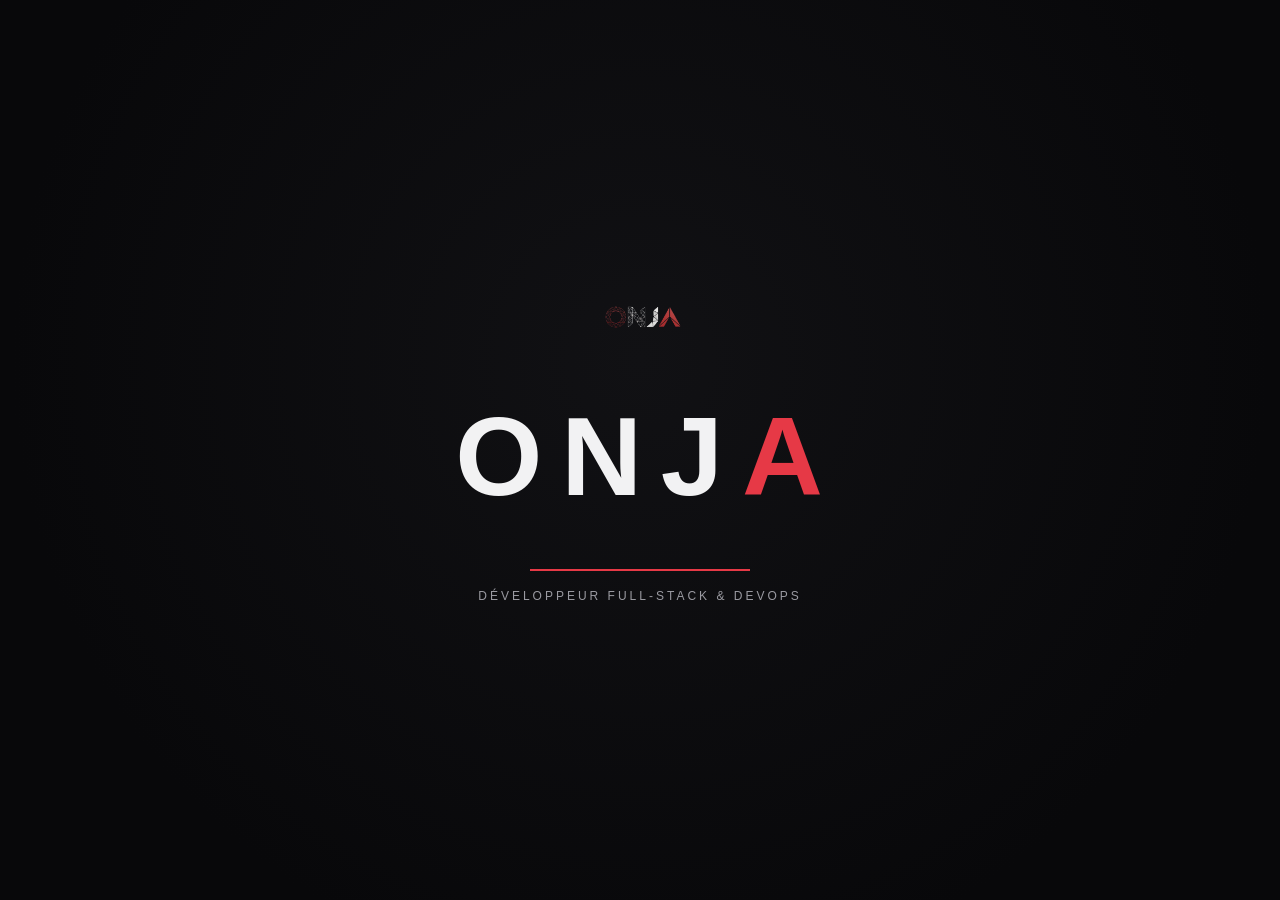
==== commit 04c46692: "new maj" ====
--- a/index.html
+++ b/index.html
@@ -2,7 +2,7 @@
 <html lang="fr">
 <head>
     <meta charset="UTF-8">
-    <meta name="viewport" content="width=device-width, initial-scale=1.0">
+    <meta name="viewport" content="width=device-width, initial-scale=1.0, maximum-scale=1.0, viewport-fit=cover">
     <title>Onjanirina Rakotondranaivo - Full-Stack Developer</title>
     <link rel="stylesheet" href="style.css">
 </head>
@@ -11,7 +11,7 @@
     <!-- ANIMATION D'INTRODUCTION -->
     <div class="intro-splash" id="introSplash">
         <div class="intro-content">
-            <!-- <img src="logo.png" alt="Logo" class="intro-logo"> -->
+            <img src="logo-onja.png" alt="Logo" class="intro-logo">
             <h1 class="intro-name">
                 <span>O</span><span>N</span><span>J</span><span>A</span>
             </h1>
@@ -22,7 +22,7 @@
 
     <!-- LOGO FIXE HAUT GAUCHE (visible dès qu'on quitte l'accueil) -->
     <div class="fixed-logo" id="fixedLogo">
-        <img src="logo.png" alt="Logo">
+        <img src="logo-onja.png" alt="Logo">
     </div>
 
     <!-- CAROUSEL FULL-SCREEN DE PAGES -->
@@ -46,7 +46,7 @@
                     </div>
                     <div class="hero-content">
                         <div class="brand-mark">
-                            <img src="logo.png" alt="Logo" class="logo-img">
+                            <img src="logo-onja.png" alt="Logo" class="logo-img">
                         </div>
                         <h1 class="hero-title">
                             Transformez vos idées en
@@ -107,7 +107,7 @@
                                     <svg viewBox="0 0 24 24" fill="none"><rect x="3" y="4" width="18" height="6" rx="1.5" stroke="currentColor" stroke-width="1.7"/><rect x="3" y="14" width="18" height="6" rx="1.5" stroke="currentColor" stroke-width="1.7"/><circle cx="7" cy="7" r="0.8" fill="currentColor"/><circle cx="7" cy="17" r="0.8" fill="currentColor"/></svg>
                                 </div>
                                 <h3>Backend</h3>
-                                <p>Node.js · Nest.Js . Express</p>
+                                <p>Node.js · NestJS · Express</p>
                             </div>
                             <div class="skill-category">
                                 <div class="skill-icon">
@@ -132,6 +132,7 @@
                                 <span>React</span><span class="dotsep">•</span>
                                 <span>Vue.js</span><span class="dotsep">•</span>
                                 <span>Node.js</span><span class="dotsep">•</span>
+                                <span>NestJS</span><span class="dotsep">•</span>
                                 <span>Express</span><span class="dotsep">•</span>
                                 <span>Docker</span><span class="dotsep">•</span>
                                 <span>Kubernetes</span><span class="dotsep">•</span>
@@ -139,12 +140,12 @@
                                 <span>Java</span><span class="dotsep">•</span>
                                 <span>PostgreSQL</span><span class="dotsep">•</span>
                                 <span>MySQL</span><span class="dotsep">•</span>
-                                <!-- répété pour un défilement continu sans coupure -->
                                 <span>JavaScript</span><span class="dotsep">•</span>
                                 <span>TypeScript</span><span class="dotsep">•</span>
                                 <span>React</span><span class="dotsep">•</span>
                                 <span>Vue.js</span><span class="dotsep">•</span>
                                 <span>Node.js</span><span class="dotsep">•</span>
+                                <span>NestJS</span><span class="dotsep">•</span>
                                 <span>Express</span><span class="dotsep">•</span>
                                 <span>Docker</span><span class="dotsep">•</span>
                                 <span>Kubernetes</span><span class="dotsep">•</span>
@@ -184,7 +185,7 @@
                             <div class="project-tags">
                                 <span>React</span>
                                 <span>Express</span>
-                                <span>PostgreSql</span>
+                                <span>PostgreSQL</span>
                             </div>
                             <div class="project-links">
                                 <a href="#" class="btn btn-small">Détails</a>
@@ -261,17 +262,17 @@
                                 <div class="experience-content">
                                     <h3>Admin Réseau</h3>
                                     <p class="company">DRSP Vakinankaratra</p>
-                                    <p>Administration d'un réseau local : sécurisation avec filtrage des adresses MAC , Surveillance des paquets  </p>
-                                </div>
-                            </div>
-
-                            <div class="experience-item">
-                                <div class="experience-dot"></div>
-                                <div class="experience-date">Octobre  2024</div>
-                                <div class="experience-content">
-                                    <h3>Moniteur Independant</h3>
+                                    <p>Administration d'un réseau local : sécurisation avec filtrage des adresses MAC, surveillance des paquets.</p>
+                                </div>
+                            </div>
+
+                            <div class="experience-item">
+                                <div class="experience-dot"></div>
+                                <div class="experience-date">Octobre 2024</div>
+                                <div class="experience-content">
+                                    <h3>Moniteur Indépendant</h3>
                                     <p class="company">OMS Antsirabe</p>
-                                    <p>Enquête sur terrain pour recolte d'information durant la campagne de vaccination</p>
+                                    <p>Enquête sur terrain pour la récolte d'informations durant la campagne de vaccination.</p>
                                 </div>
                             </div>
                         </div>
--- a/style.css
+++ b/style.css
@@ -26,6 +26,7 @@
     scroll-behavior: smooth;
     width: 100%;
     height: 100%;
+    height: 100dvh;
 }
 
 body {
@@ -34,8 +35,11 @@
     line-height: 1.6;
     background-color: var(--void);
     overflow: hidden;
+    overscroll-behavior: none;
     width: 100vw;
     height: 100vh;
+    height: 100dvh;
+    -webkit-text-size-adjust: 100%;
 }
 
 /* ===================================================== */
@@ -129,13 +133,14 @@
 /* ===================================================== */
 .fixed-logo {
     position: fixed;
-    top: 1.5rem;
-    left: 1.8rem;
+    top: calc(1.5rem + env(safe-area-inset-top));
+    left: calc(1.8rem + env(safe-area-inset-left));
     z-index: 200;
     opacity: 0;
     transform: translateY(-8px);
     transition: opacity 0.4s ease, transform 0.4s ease;
     pointer-events: none;
+    cursor: pointer;
 }
 
 .fixed-logo.visible {
@@ -144,7 +149,10 @@
     pointer-events: auto;
 }
 
-.fixed-logo img { height: 32px; width: auto; }
+.fixed-logo img { 
+    height: 40px; 
+    width: auto; 
+}
 
 /* ===================================================== */
 /* CAROUSEL                                               */
@@ -153,6 +161,7 @@
     position: relative;
     width: 100vw;
     height: 100vh;
+    height: 100dvh;
     overflow: hidden;
 }
 
@@ -180,12 +189,14 @@
     display: flex;
     flex-direction: column;
     align-items: center;
-    justify-content: center;
+    justify-content: flex-start;
     padding: 70px 6vw 90px;
     position: relative;
-}
-
-/* Backgrounds — grayscale/near-black family, red only as accent */
+    overflow-y: auto;
+    -webkit-overflow-scrolling: touch;
+}
+
+/* Backgrounds */
 .hero-page      { background: linear-gradient(155deg, var(--void) 0%, var(--dark-bg) 100%); }
 .about-page      { background: linear-gradient(155deg, var(--dark-bg) 0%, var(--void) 100%); }
 .skills-page     { background: linear-gradient(155deg, var(--void) 0%, var(--dark-bg) 100%); }
@@ -194,20 +205,25 @@
 .contact-page    { background: linear-gradient(155deg, var(--dark-bg) 0%, var(--void) 100%); }
 
 .page-title {
-    position: relative;
+    position: sticky;
+    top: 0;
+    z-index: 10;
+    background: inherit;
+    padding: 10px 0 20px;
+    margin-bottom: 0;
+    width: 100%;
     flex-shrink: 0;
     font-size: clamp(1.8rem, 3.4vw, 2.6rem);
     font-weight: 800;
     letter-spacing: -0.5px;
     text-align: center;
-    margin-bottom: 2.4rem;
     color: var(--text-light);
 }
 
 .page-title::after {
     content: '';
     position: absolute;
-    bottom: -14px;
+    bottom: 6px;
     left: 50%;
     transform: translateX(-50%);
     width: 70px;
@@ -222,9 +238,15 @@
     flex: 1;
     min-height: 0;
     display: flex;
-    align-items: center;
+    align-items: flex-start;
     justify-content: center;
     animation: riseIn 0.7s ease both;
+    overflow-y: auto;
+    -webkit-overflow-scrolling: touch;
+    overscroll-behavior: contain;
+    margin-top: 10px;
+    flex-shrink: 0;
+    max-height: calc(100% - 60px);
 }
 
 @keyframes riseIn {
@@ -264,8 +286,6 @@
     width: 100%;
 }
 
-/* Portrait découpé (PNG transparent) : pas de cadre, juste une lueur
-   et un fondu en bas — la silhouette se pose directement sur le fond. */
 .hero-image {
     position: relative;
     display: flex;
@@ -307,7 +327,13 @@
 .hero-content { position: relative; }
 
 .brand-mark { margin-bottom: 1.6rem; }
-.logo-img { height: 34px; width: auto; opacity: 0.9; }
+
+/* Logo plus grand sur la page d'accueil */
+.hero-page .logo-img {
+    height: 80px;
+    width: auto;
+    opacity: 0.9;
+}
 
 .hero-title {
     font-size: clamp(2rem, 4vw, 3.1rem);
@@ -337,7 +363,7 @@
 }
 
 /* ===================================================== */
-/* BUTTONS — solid fill, with a premium sweep on hover      */
+/* BUTTONS                                                */
 /* ===================================================== */
 .btn {
     position: relative;
@@ -369,6 +395,8 @@
 
 .btn:hover::before { transform: scaleX(1); }
 
+.btn:not(.btn-primary):hover { color: var(--void); }
+
 .btn-primary {
     color: var(--white);
     background: var(--primary-color);
@@ -384,7 +412,7 @@
 .btn-small { padding: 8px 18px; font-size: 0.85rem; }
 
 /* ===================================================== */
-/* ABOUT — photo classique (JPEG), gardée encadrée           */
+/* ABOUT                                                    */
 /* ===================================================== */
 .about-page .page-content {
     display: grid;
@@ -393,15 +421,19 @@
     align-items: center;
 }
 
+.about-img {
+    display: flex;
+    justify-content: center;
+}
+
 .about-img-frame {
+    width: 100%;
+    max-width: 300px;
+    display: block;
     border-radius: 16px;
-    overflow: hidden;
     box-shadow: 0 15px 40px rgba(0, 0, 0, 0.5);
-    max-width: 300px;
-    margin: 0 auto;
-}
-
-.about-img { width: 100%; display: block; filter: grayscale(20%) contrast(1.05); }
+    filter: grayscale(20%) contrast(1.05);
+}
 
 .about-right p { margin-bottom: 1rem; color: var(--text-muted); font-size: 1.05rem; }
 
@@ -412,7 +444,7 @@
 .expertise-list li::before { content: "→ "; color: var(--primary-color); font-weight: bold; margin-right: 0.4rem; }
 
 /* ===================================================== */
-/* SKILLS — catégories illustrées + ruban défilant           */
+/* SKILLS                                                  */
 /* ===================================================== */
 .skills-page .page-content { display: flex; justify-content: center; }
 
@@ -468,7 +500,6 @@
 .skill-category h3 { font-size: 1rem; margin-bottom: 0.5rem; color: var(--text-light); }
 .skill-category p { font-size: 0.85rem; color: var(--text-muted); line-height: 1.5; }
 
-/* Ruban de compétences en défilement continu */
 .skills-marquee {
     width: 100%;
     overflow: hidden;
@@ -541,11 +572,9 @@
 }
 
 .project-links a { display: inline-block; }
-.project-links:hover a { color: var(--panel-light); 
-}
-
-/* ===================================================== */
-/* EXPERIENCE — scrollable, title always pinned above       */
+
+/* ===================================================== */
+/* EXPERIENCE — scrollable                                */
 /* ===================================================== */
 .experience-page .page-content { max-width: 780px; }
 
@@ -554,6 +583,8 @@
     max-height: 100%;
     overflow-y: auto;
     padding-right: 0.8rem;
+    touch-action: pan-y;
+    -webkit-overflow-scrolling: touch;
 }
 
 .experience-scroll::-webkit-scrollbar { width: 6px; }
@@ -660,7 +691,7 @@
 .social-icon:hover { background: var(--primary-color); border-color: var(--primary-color); color: var(--white); transform: translateY(-3px); }
 
 /* ===================================================== */
-/* CAROUSEL NAV — icon buttons + indicators                 */
+/* CAROUSEL NAV — icon buttons + indicators               */
 /* ===================================================== */
 .carousel-btn {
     position: fixed;
@@ -690,12 +721,26 @@
     box-shadow: 0 10px 25px rgba(230, 57, 70, 0.4);
 }
 
-.carousel-btn.prev { left: 24px; }
-.carousel-btn.next { right: 24px; }
+.carousel-btn.prev { left: calc(24px + env(safe-area-inset-left)); }
+.carousel-btn.next { right: calc(24px + env(safe-area-inset-right)); }
+
+/* Flèches désactivées */
+.carousel-btn:disabled {
+    opacity: 0.3;
+    cursor: not-allowed;
+    pointer-events: none;
+}
+
+.carousel-btn:disabled:hover {
+    transform: translateY(-50%);
+    box-shadow: none;
+    background: rgba(27, 27, 31, 0.7);
+    border-color: var(--line);
+}
 
 .carousel-indicators {
     position: fixed;
-    bottom: 30px;
+    bottom: calc(30px + env(safe-area-inset-bottom));
     left: 50%;
     transform: translateX(-50%);
     display: flex;
@@ -704,39 +749,136 @@
     z-index: 100;
 }
 
-.indicator { width: 10px; height: 10px; border-radius: 50%; background: var(--line); cursor: pointer; transition: var(--transition); }
+.indicator {
+    position: relative;
+    width: 10px;
+    height: 10px;
+    border-radius: 50%;
+    background: var(--line);
+    cursor: pointer;
+    transition: var(--transition);
+}
+.indicator::before {
+    content: '';
+    position: absolute;
+    inset: -14px;
+}
 .indicator.active { background: var(--primary-color); width: 26px; border-radius: 6px; }
 .indicator:hover:not(.active) { background: var(--text-muted); }
 
 /* ===================================================== */
-/* RESPONSIVE                                               */
-/* ===================================================== */
+/* RESPONSIVE                                              */
+/* ===================================================== */
+
+/* ---- ≤1180px ---- */
+@media (max-width: 1180px) {
+    .hero-container { gap: 2.2rem; }
+    .hero-wordmark { font-size: 17vw; }
+    .projects-grid { grid-template-columns: repeat(2, 1fr); }
+}
+
+/* ---- ≤900px ---- */
 @media (max-width: 900px) {
+    .page-section { padding: 64px 6vw 96px; }
+
     .hero-container { grid-template-columns: 1fr; text-align: center; gap: 1.5rem; }
-    .hero-image { height: 40vh; order: -1; }
+    .hero-image { height: 38vh; order: -1; }
     .hero-wordmark { display: none; }
     .brand-mark { display: flex; justify-content: center; }
+    .hero-subtitle { margin-bottom: 1.8rem; }
 
     .about-page .page-content,
     .contact-content { grid-template-columns: 1fr; gap: 2rem; }
-
-    .projects-grid { grid-template-columns: 1fr; }
+    .about-right { text-align: center; }
+    .expertise-list { display: inline-block; text-align: left; }
+
+    .projects-grid { grid-template-columns: repeat(2, 1fr); gap: 1.2rem; }
     .skills-categories { grid-template-columns: repeat(2, 1fr); }
 
     .about-img-frame { max-width: 220px; }
-    .fixed-logo { top: 1rem; left: 1.2rem; }
-}
-
-@media (max-width: 560px) {
-    .page-section { padding: 60px 6vw 100px; }
-    .hero-title { font-size: 1.7rem; }
+    .fixed-logo { top: calc(1rem + env(safe-area-inset-top)); left: calc(1.2rem + env(safe-area-inset-left)); }
+
+    .contact-content { max-width: 460px; margin: 0 auto; }
+}
+
+/* ---- ≤640px ---- */
+@media (max-width: 640px) {
+    .page-section { padding: 56px 6vw 100px; }
+
+    .hero-title { font-size: 1.65rem; }
+    .hero-subtitle { font-size: 0.95rem; }
+    .hero-image { height: 32vh; }
+    .hero-btn { width: 100%; justify-content: center; padding: 14px 20px; }
+
+    .page-title { font-size: 1.6rem; margin-bottom: 1.8rem; }
+
     .carousel-btn { width: 40px; height: 40px; }
     .carousel-btn svg { width: 18px; height: 18px; }
-    .carousel-btn.prev { left: 12px; }
-    .carousel-btn.next { right: 12px; }
-    .skills-categories { grid-template-columns: 1fr 1fr; gap: 0.8rem; }
-    .skill-category { padding: 1.2rem 0.8rem; }
-    .marquee-track { font-size: 0.95rem; }
+    .carousel-btn.prev { left: calc(10px + env(safe-area-inset-left)); }
+    .carousel-btn.next { right: calc(10px + env(safe-area-inset-right)); }
+
+    .skills-categories { grid-template-columns: 1fr 1fr; gap: 0.7rem; }
+    .skill-category { padding: 1.1rem 0.7rem; }
+    .skill-category p { font-size: 0.8rem; }
+    .marquee-track { font-size: 0.9rem; gap: 0.5rem; }
+
+    .projects-grid { grid-template-columns: 1fr; }
+    .project-card { padding: 1.4rem; }
+
+    .contact-content { grid-template-columns: 1fr; max-width: 100%; }
+    .social-links { justify-content: center; }
+    .contact-info p { justify-content: center; }
+    .contact-info h3 { text-align: center; }
+
+    .experience-page .page-content { max-width: 100%; }
+    .experience-timeline { padding-left: 1.6rem; }
+    .experience-dot { left: -1.6rem; }
+
+    .carousel-indicators { bottom: calc(18px + env(safe-area-inset-bottom)); gap: 8px; }
+}
+
+/* ---- ≤400px ---- */
+@media (max-width: 400px) {
+    .hero-title { font-size: 1.4rem; }
+    .page-title { font-size: 1.35rem; }
+    .logo-img { height: 28px; }
+    .intro-name { letter-spacing: 0; }
+    .intro-logo { height: 38px; }
+
+    .skills-categories { grid-template-columns: 1fr; }
+    .skill-category { display: flex; align-items: center; gap: 0.9rem; text-align: left; padding: 0.9rem 1rem; }
+    .skill-icon { margin: 0; flex-shrink: 0; }
+
+    .btn { padding: 11px 22px; font-size: 0.88rem; }
+    .about-img-frame { max-width: 180px; }
+}
+
+/* ---- Mobile en paysage ---- */
+@media (max-height: 480px) and (orientation: landscape) {
+    .page-section { padding: 20px 5vw 56px; overflow-y: auto; }
+    .page-content { overflow-y: auto; max-height: 100%; }
+
+    .hero-container { grid-template-columns: 1fr 1fr; text-align: left; }
+    .hero-image { height: 100%; order: 0; }
+    .hero-content { max-height: 100%; overflow-y: auto; }
+
+    .about-page .page-content,
+    .contact-content { grid-template-columns: 1fr 1fr; }
+
+    .page-title { margin-bottom: 1.2rem; }
+    .carousel-btn { top: auto; bottom: 10px; transform: none; }
+    .carousel-btn.prev { left: 10px; }
+    .carousel-btn.next { right: 10px; }
+    .carousel-indicators { display: none; }
+}
+
+/* ---- Support tactile ---- */
+@media (hover: none) {
+    .skill-category:hover,
+    .project-card:hover,
+    .social-icon:hover,
+    .carousel-btn:hover { transform: none; box-shadow: none; }
+    .hero-image:hover .profile-img { transform: none; }
 }
 
 @media (prefers-reduced-motion: reduce) {
